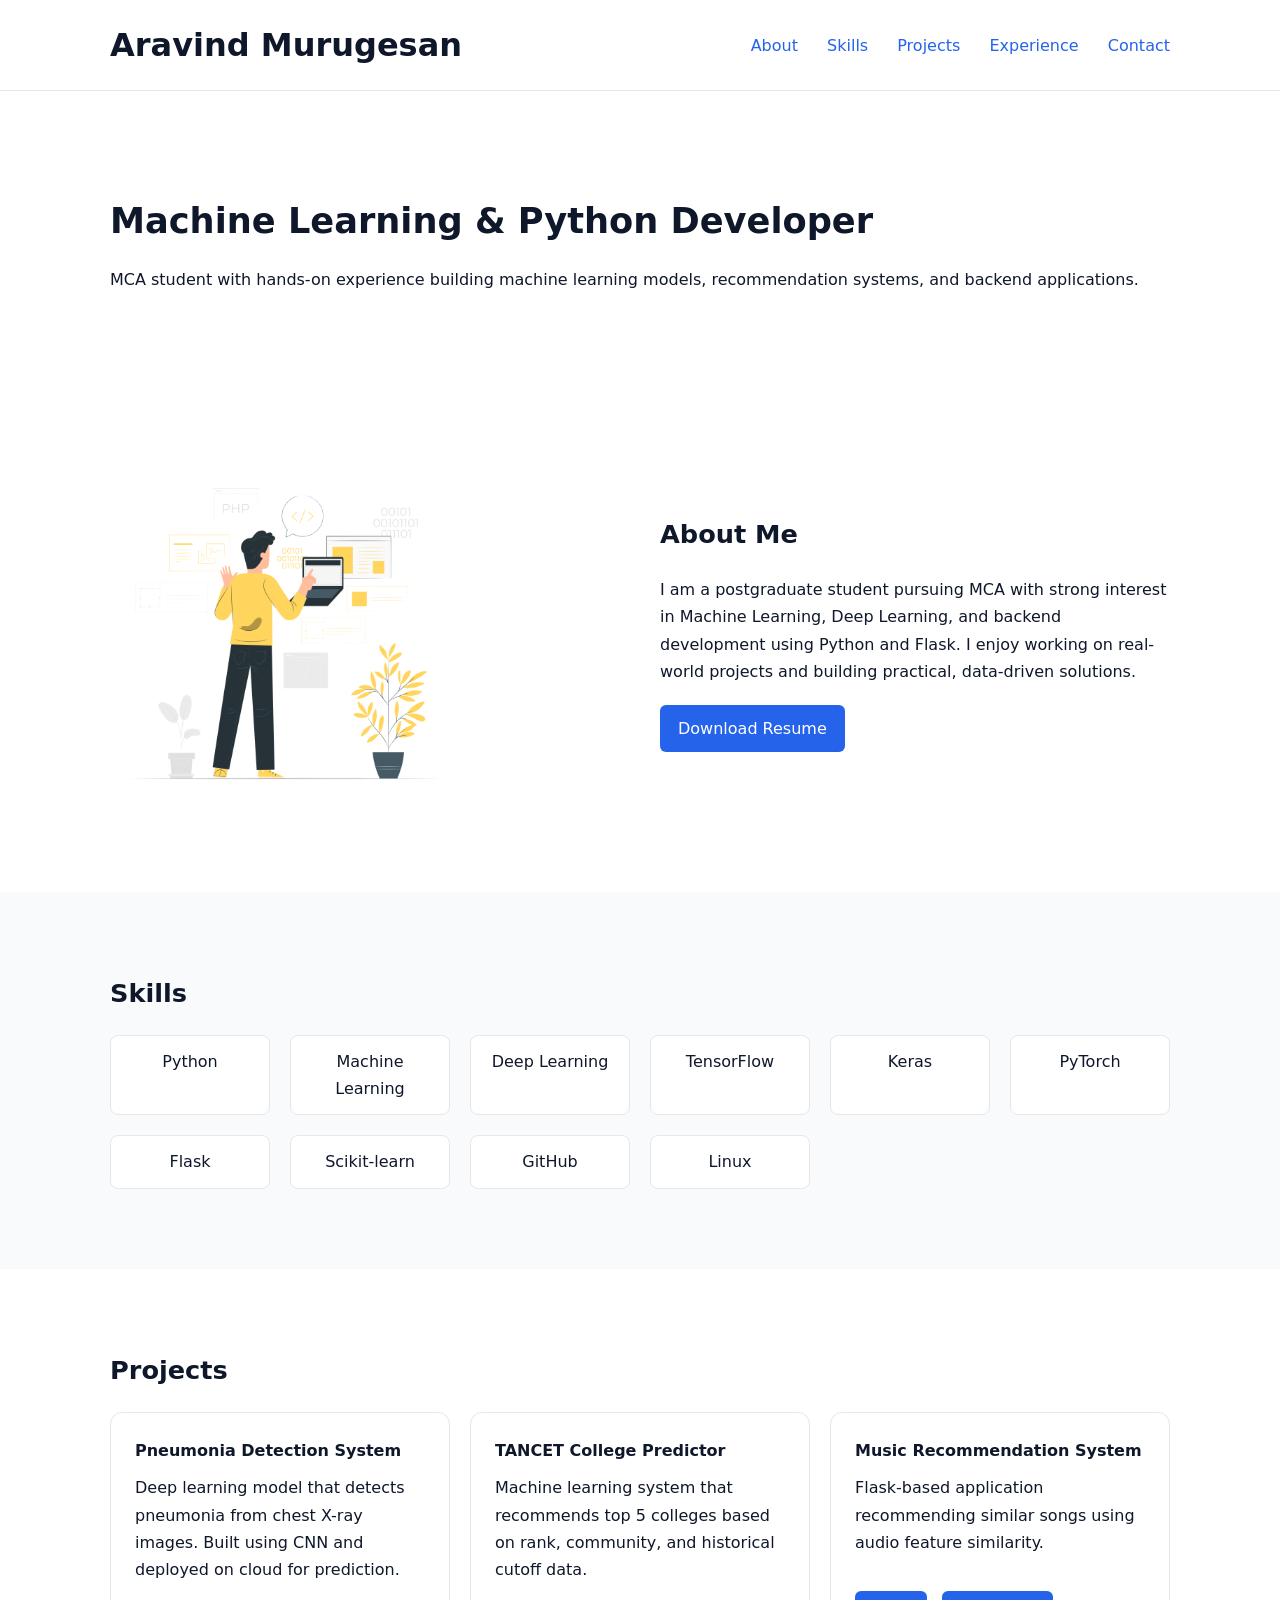
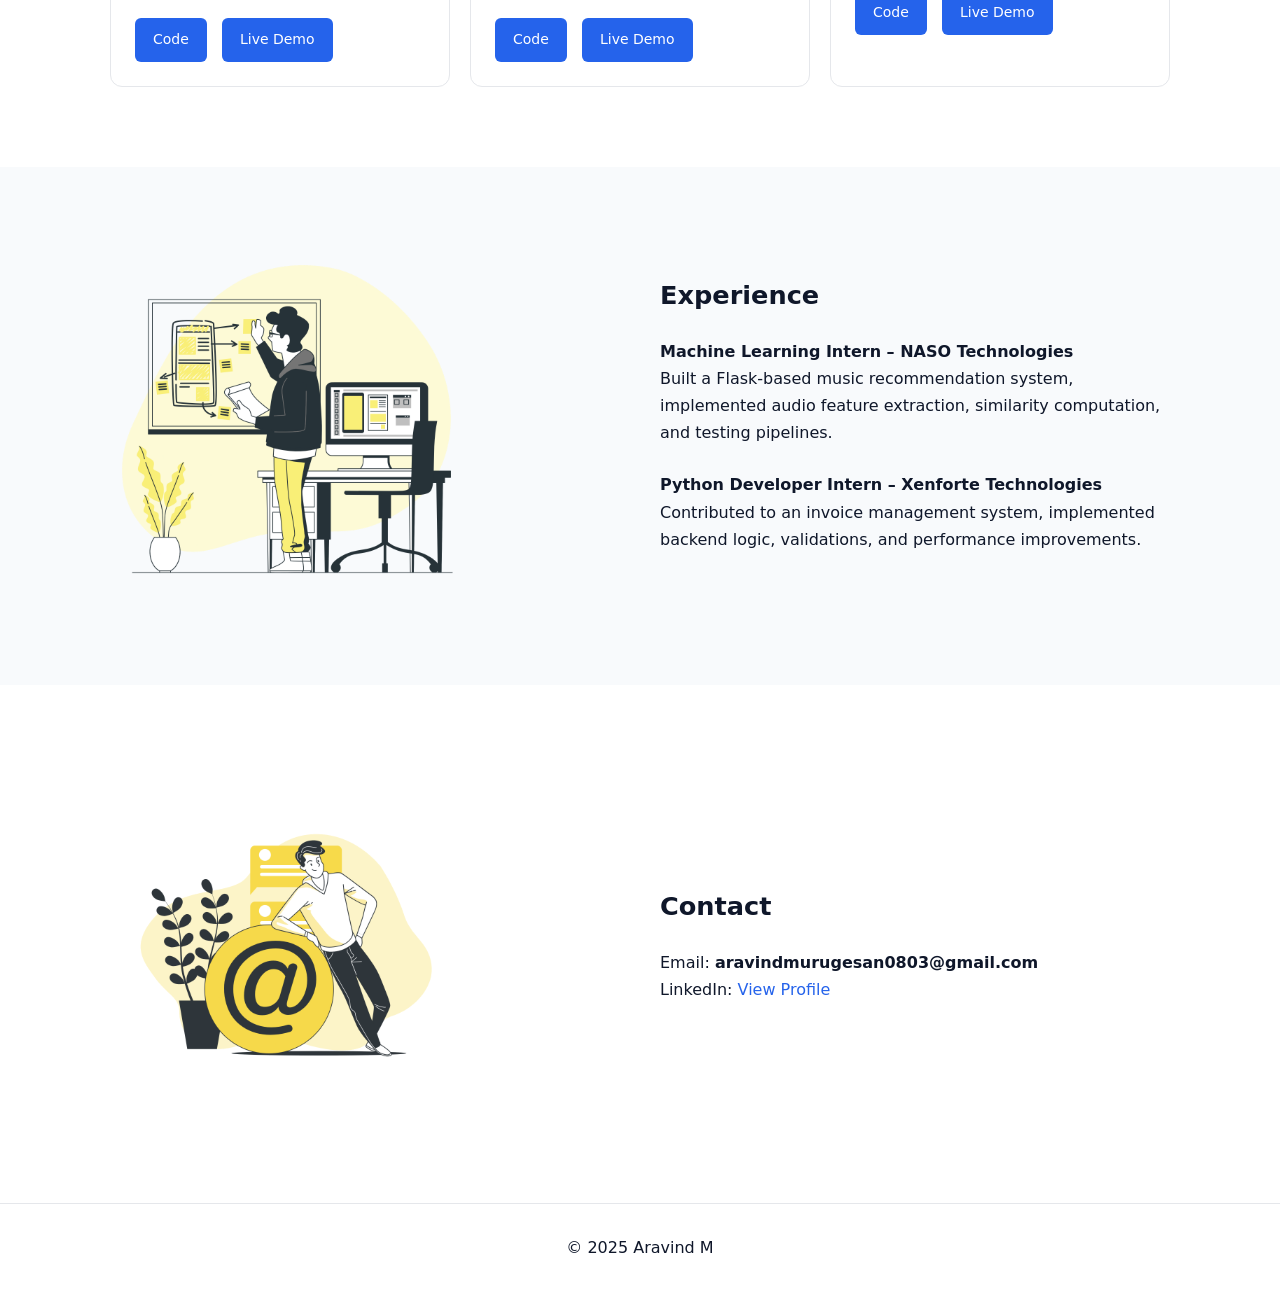
==== index.html @ 07ede172 "small change" ====
<!DOCTYPE html>
<html lang="en">
<head>
  <meta charset="UTF-8" />
  <meta name="viewport" content="width=device-width, initial-scale=1.0"/>
  <title>Aravind Murugesan | Portfolio</title>
  <link rel="stylesheet" href="style.css"/>
</head>
<body>

<header class="navbar">
  <div class="container">
    <h1 class="logo">Aravind Murugesan<span></span></h1>
    <nav>
      <a href="#about">About</a>
      <a href="#skills">Skills</a>
      <a href="#projects">Projects</a>
      <a href="#experience">Experience</a>
      <a href="#contact">Contact</a>
    </nav>
  </div>
</header>

<section class="hero">
  <div class="container">
    <h2>Machine Learning & Python Developer</h2>
    <p>
      MCA student with hands-on experience building machine learning models,
      recommendation systems, and backend applications.
    </p>
  </div>
</section>

<section id="about" class="section">
  <div class="container about-layout">

    <div class="about-img">
      <img src="images/about.png" alt="about illustration">
    </div>

    <div class="about-text">
      <h3>About Me</h3>
      <p>
        I am a postgraduate student pursuing MCA with strong interest in Machine Learning,
        Deep Learning, and backend development using Python and Flask. I enjoy working on
        real-world projects and building practical, data-driven solutions.
      </p>

      <a href="Aravind_resume.pdf" class="btn" target="_blank">Download Resume</a>
    </div>

  </div>
</section>

<section id="skills" class="section light">
  <div class="container">
    <h3>Skills</h3>
    <div class="grid skills">
      <div>Python</div>
      <div>Machine Learning</div>
      <div>Deep Learning</div>
      <div>TensorFlow</div>
      <div>Keras</div>
      <div>PyTorch</div>
      <div>Flask</div>
      <div>Scikit-learn</div>
      <div>GitHub</div>
      <div>Linux</div>
    </div>
  </div>
</section>

<section id="projects" class="section">
  <div class="container">
    <h3>Projects</h3>

    <div class="grid projects">
      <div class="card">
        

        <h4>Pneumonia Detection System</h4>

        <p>
          Deep learning model that detects pneumonia from chest X-ray images.
          Built using CNN and deployed on cloud for prediction.
        </p>

        <div class="project-links">
          <a href="https://github.com/arav124/Pneumonia_detection.git" class="btn" target="_blank">Code</a>
          <a href="https://YOUR_DEMO_LINK" class="btn" target="_blank">Live Demo</a>
      </div>
      </div>
      <!-- <div class="card">
   
        <h4>ASL Recognition System</h4>
        <p>
          CNN-based hand gesture recognition system trained on 42,000+ images
          with real-time webcam prediction.
        </p>
        <div class="project-links">
          <a href="https://github.com/YOUR_REPO" class="btn" target="_blank" >Code</a>
          <a href="https://YOUR_DEMO_LINK" class="btn" target="_blank">Live Demo</a>
      </div>
      </div> -->

      <div class="card">
        <h4>TANCET College Predictor</h4>
        <p>
          Machine learning system that recommends top 5 colleges based on rank,
          community, and historical cutoff data.
        </p>
        <div class="project-links">
          <a href="https://github.com/arav124/Tancet_predictor.git" class="btn" target="_blank">Code</a>
          <a href="https://YOUR_DEMO_LINK" class="btn" target="_blank">Live Demo</a>
      </div>
      </div>

      <div class="card">
        <h4>Music Recommendation System</h4>
        <p>
          Flask-based application recommending similar songs using audio feature similarity.
        </p>
        <div class="project-links">
          <a href="https://github.com/arav124/Pneumonia_detection.git" class="btn" target="_blank">Code</a>
          <a href="https://YOUR_DEMO_LINK" class="btn" target="_blank">Live Demo</a>
      </div>
      </div>
    </div>
  </div>
</section>

<section id="experience" class="section light">
  <div class="container about-layout">

    <div class="about-img">
      <img src="images/exp.png" alt="experience illustration">
    </div>

    <div class="about-text">

      <h3>Experience</h3>

      <div class="experience">
        <h4>Machine Learning Intern – NASO Technologies</h4>
        <p>
          Built a Flask-based music recommendation system, implemented audio feature
          extraction, similarity computation, and testing pipelines.
        </p>
      </div>

      <div class="experience">
        <h4>Python Developer Intern – Xenforte Technologies</h4>
        <p>
          Contributed to an invoice management system, implemented backend logic,
          validations, and performance improvements.
        </p>
      </div>

    </div>

  </div>
</section>

<section id="contact" class="section">
  <div class="container about-layout">

    <div class="about-img">
      <img src="images/contact.png" alt="contact illustration">
    </div>

    <div class="about-text">

      <h3>Contact</h3>

      <p>Email: <strong>aravindmurugesan0803@gmail.com</strong></p>

      <p>
        LinkedIn:
        <a href="https://www.linkedin.com/in/aravind282004/" target="_blank">
          View Profile
        </a>
      </p>

    </div>

  </div>
</section>

<footer>
  <p>© 2025 Aravind M</p>
</footer>

<script src="script.js"></script>
</body>
</html>
---- style.css ----
* {
  margin: 0;
  padding: 0;
  box-sizing: border-box;
  font-family: Inter, system-ui, sans-serif;
}

body {
  background: #ffffff;
  color: #0f172a;
  line-height: 1.7;
}

a {
  color: #2563eb;
  text-decoration: none;
}

.container {
  max-width: 1100px;
  margin: auto;
  padding: 0 20px;
}

.narrow {
  max-width: 700px;
}

.navbar {
  border-bottom: 1px solid #e5e7eb;
  position: sticky;
  top: 0;
  background: white;
}

.navbar .container {
  display: flex;
  justify-content: space-between;
  align-items: center;
  padding: 18px 20px;
}

.logo span {
  color: #2563eb;
}

nav a {
  margin-left: 24px;
  font-weight: 500;
}

.hero {
  padding: 100px 0 80px;
}

.hero h2 {
  font-size: 2.2rem;
  margin-bottom: 15px;
}

.section {
  padding: 80px 0;
}

.section.light {
  background: #f8fafc;
}

.section h3 {
  font-size: 1.6rem;
  margin-bottom: 20px;
}

.grid {
  display: grid;
  gap: 20px;
}

.skills {
  grid-template-columns: repeat(auto-fit, minmax(140px, 1fr));
}

.skills div {
  background: white;
  border: 1px solid #e5e7eb;
  padding: 12px;
  text-align: center;
  border-radius: 8px;
}

.projects {
  grid-template-columns: repeat(auto-fit, minmax(280px, 1fr));
}

.card {
  border: 1px solid #e5e7eb;
  padding: 24px;
  border-radius: 12px;
  background: white;
}

.card h4 {
  margin-bottom: 10px;
}

.card button {
  margin-top: 15px;
  padding: 8px 14px;
  border: none;
  background: #2563eb;
  color: white;
  border-radius: 6px;
  cursor: pointer;
}

.experience {
  margin-bottom: 25px;
}

footer {
  padding: 30px 0;
  text-align: center;
  border-top: 1px solid #e5e7eb;
}
.btn {
  display: inline-block;
  margin-top: 20px;
  padding: 10px 18px;
  background: #2563eb;
  color: white;
  border-radius: 6px;
  font-weight: 500;
}
.project-img {
  width: 100%;
  border-radius: 8px;
  margin-bottom: 12px;
}
.project-links a {
  margin-right: 12px;
  font-size: 14px;
  font-weight: 500;
}
.project-links {
  margin-top: 15px;
}

.project-links .btn {
  margin-right: 10px;
}
.about-layout {
  display: grid;
  grid-template-columns: 1fr 1fr;
  gap: 40px;
  align-items: center;
}

.about-img img {
  width: 100%;
  max-width: 350px;
}

.about-text {
  max-width: 600px;
}
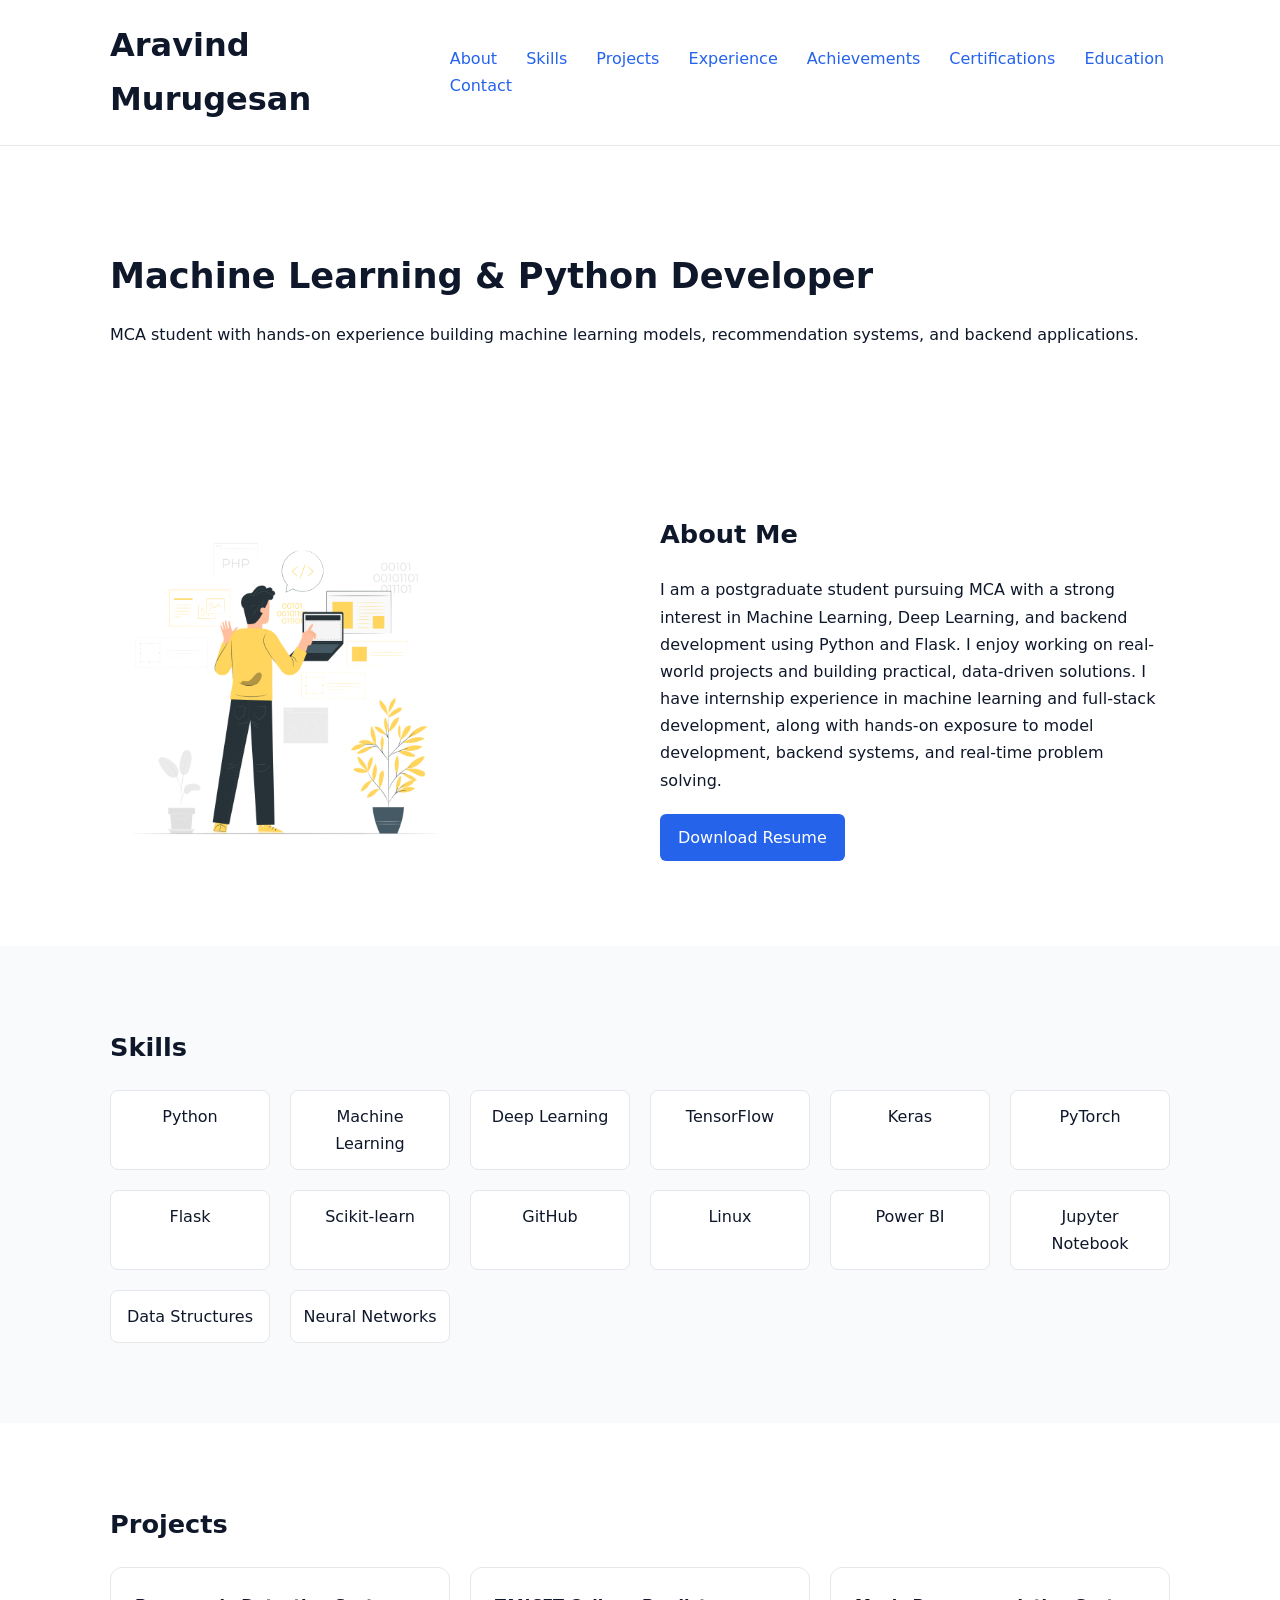
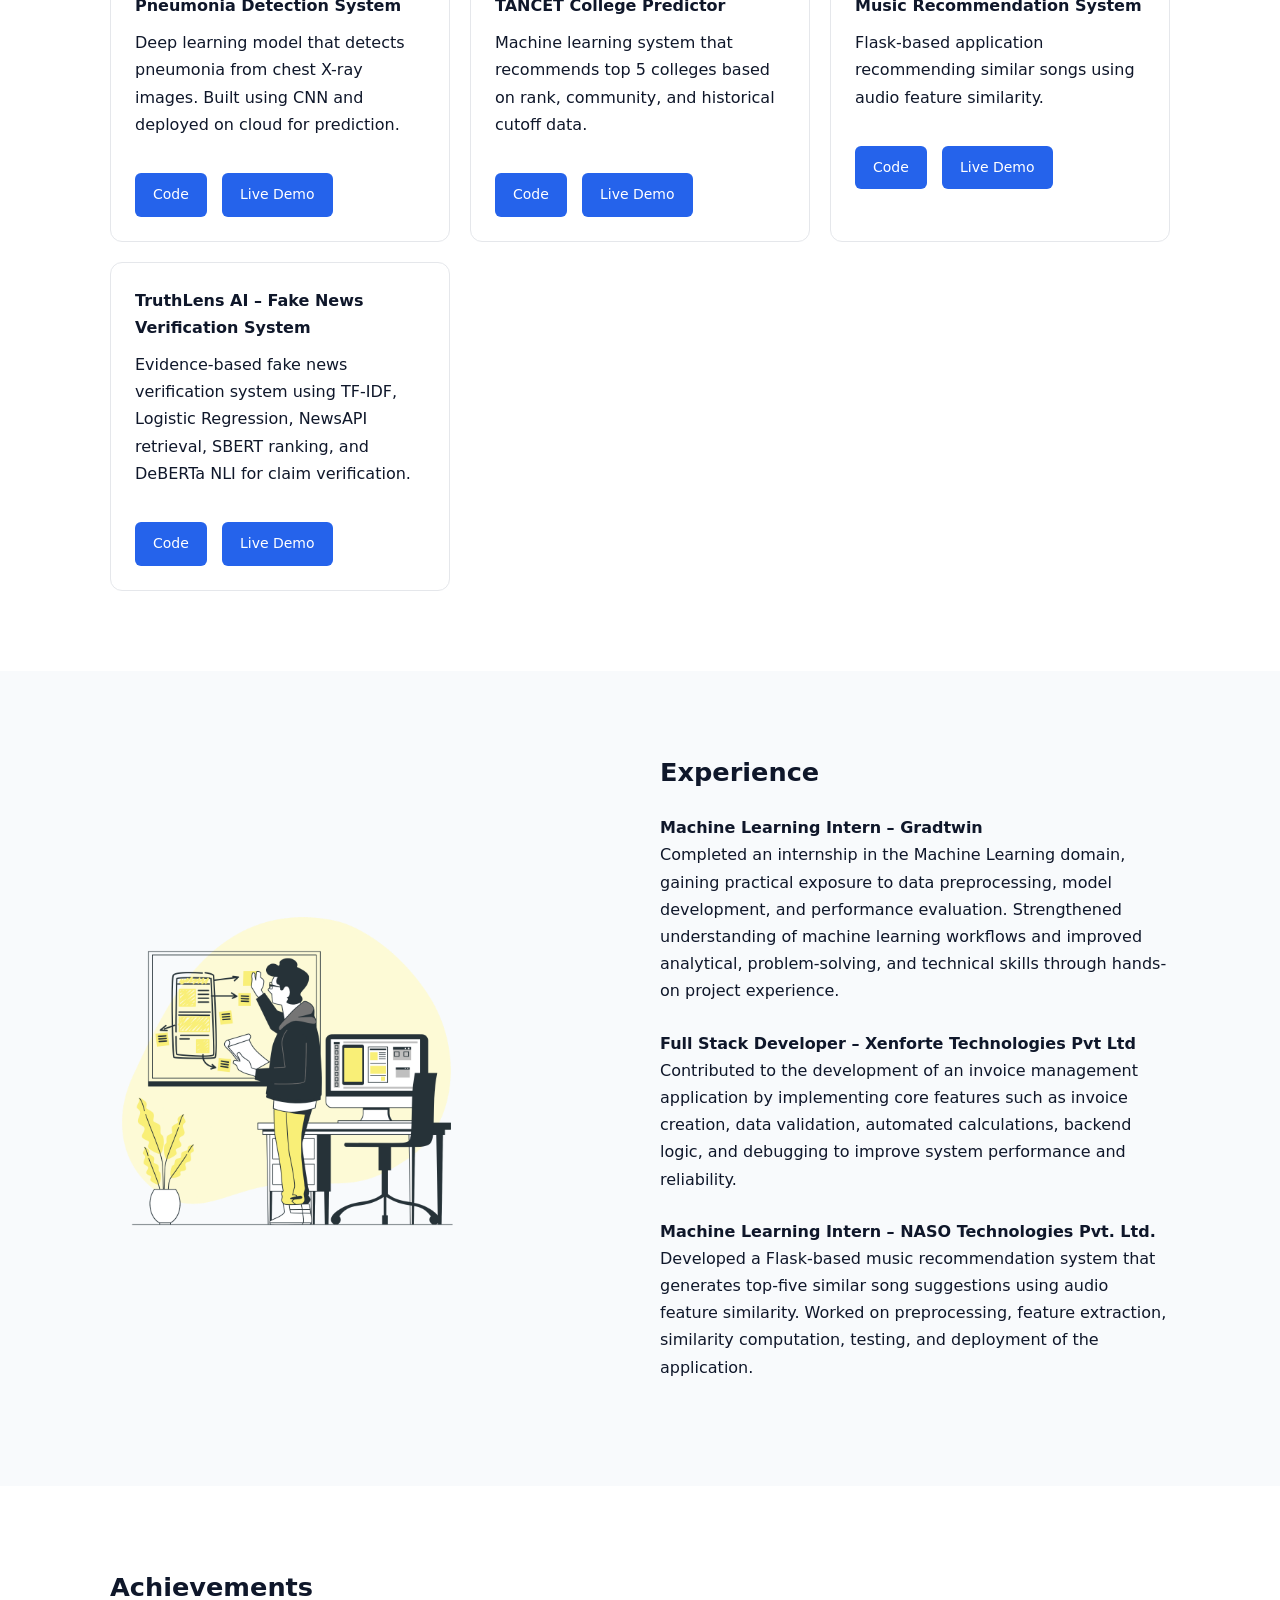
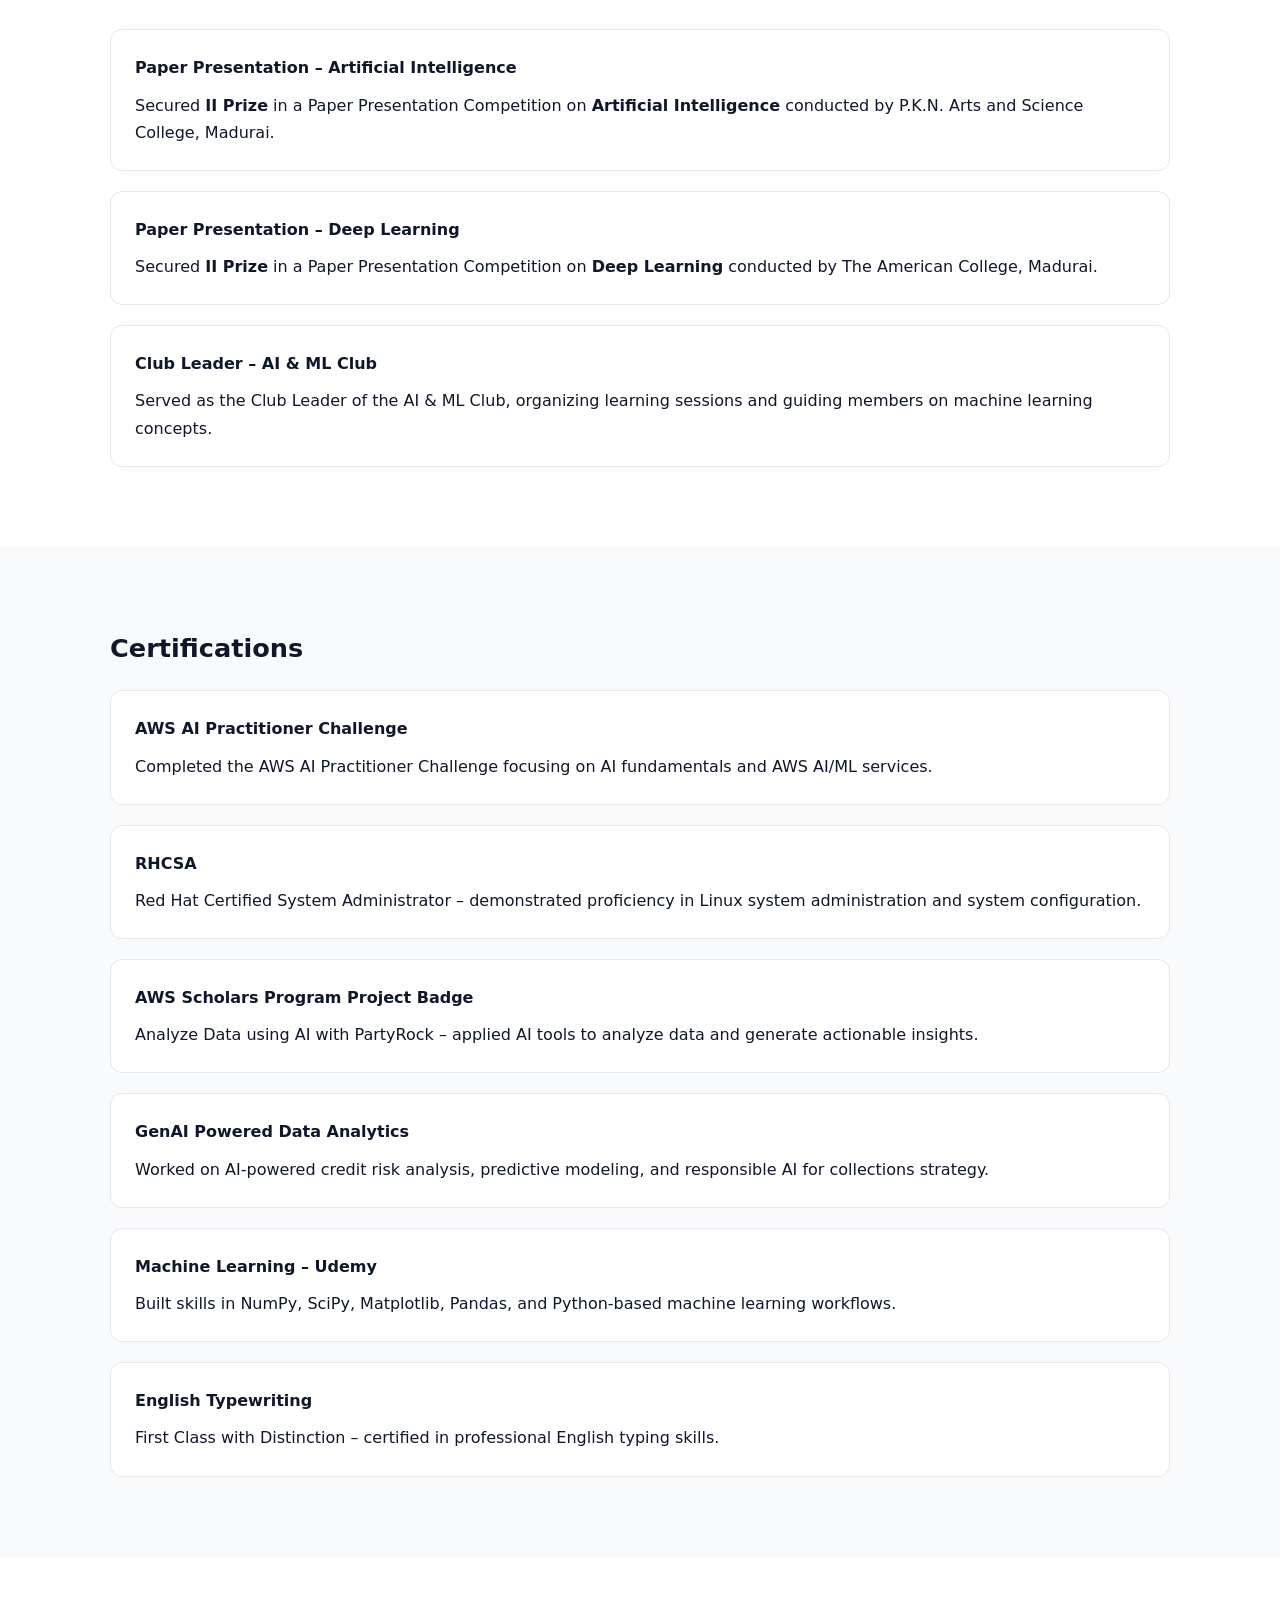
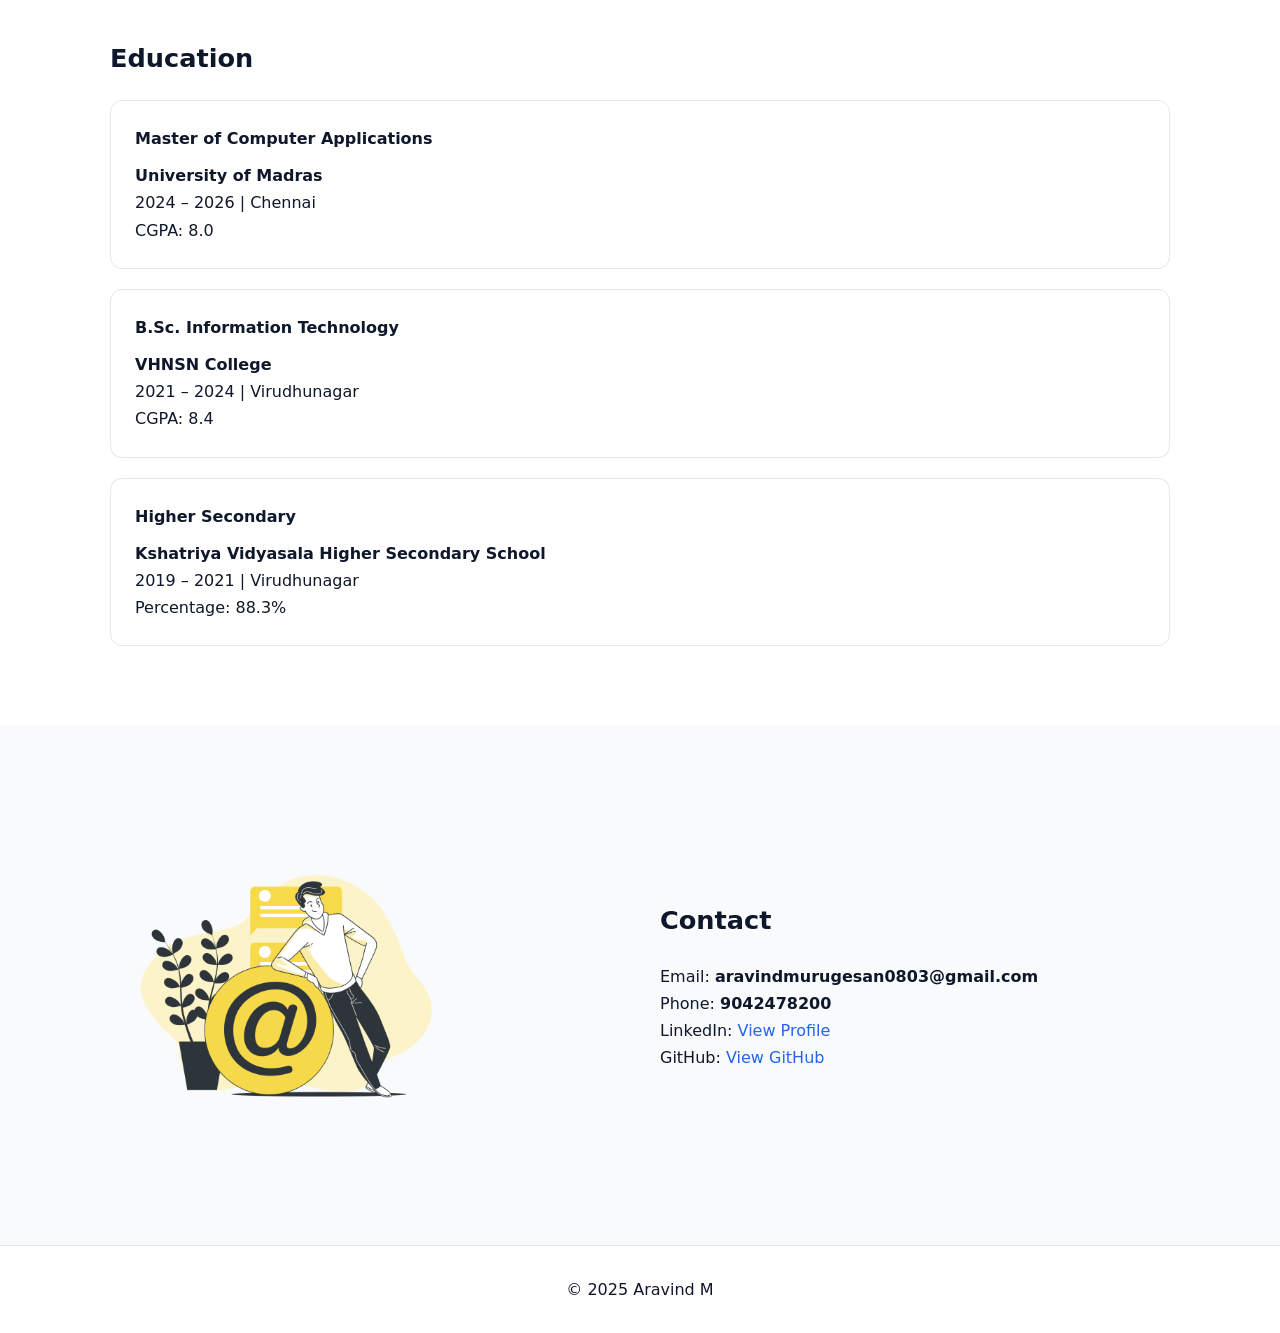
==== commit c81b01dd: "Enhance index.html with new sections and updates Added sections for achievements, certifications, an" ====
--- a/index.html
+++ b/index.html
@@ -16,6 +16,9 @@
       <a href="#skills">Skills</a>
       <a href="#projects">Projects</a>
       <a href="#experience">Experience</a>
+      <a href="#achievements">Achievements</a>
+      <a href="#certifications">Certifications</a>
+      <a href="#education">Education</a>
       <a href="#contact">Contact</a>
     </nav>
   </div>
@@ -41,9 +44,11 @@
     <div class="about-text">
       <h3>About Me</h3>
       <p>
-        I am a postgraduate student pursuing MCA with strong interest in Machine Learning,
+        I am a postgraduate student pursuing MCA with a strong interest in Machine Learning,
         Deep Learning, and backend development using Python and Flask. I enjoy working on
-        real-world projects and building practical, data-driven solutions.
+        real-world projects and building practical, data-driven solutions. I have internship
+        experience in machine learning and full-stack development, along with hands-on exposure
+        to model development, backend systems, and real-time problem solving.
       </p>
 
       <a href="Aravind_resume.pdf" class="btn" target="_blank">Download Resume</a>
@@ -66,6 +71,10 @@
       <div>Scikit-learn</div>
       <div>GitHub</div>
       <div>Linux</div>
+      <div>Power BI</div>
+      <div>Jupyter Notebook</div>
+      <div>Data Structures</div>
+      <div>Neural Networks</div>
     </div>
   </div>
 </section>
@@ -75,33 +84,18 @@
     <h3>Projects</h3>
 
     <div class="grid projects">
-      <div class="card">
-        
-
+
+      <div class="card">
         <h4>Pneumonia Detection System</h4>
-
         <p>
           Deep learning model that detects pneumonia from chest X-ray images.
           Built using CNN and deployed on cloud for prediction.
         </p>
-
         <div class="project-links">
           <a href="https://github.com/arav124/Pneumonia_detection.git" class="btn" target="_blank">Code</a>
-          <a href="https://YOUR_DEMO_LINK" class="btn" target="_blank">Live Demo</a>
-      </div>
-      </div>
-      <!-- <div class="card">
-   
-        <h4>ASL Recognition System</h4>
-        <p>
-          CNN-based hand gesture recognition system trained on 42,000+ images
-          with real-time webcam prediction.
-        </p>
-        <div class="project-links">
-          <a href="https://github.com/YOUR_REPO" class="btn" target="_blank" >Code</a>
-          <a href="https://YOUR_DEMO_LINK" class="btn" target="_blank">Live Demo</a>
-      </div>
-      </div> -->
+          <a href="msg.html" class="btn" target="_blank">Live Demo</a>
+        </div>
+      </div>
 
       <div class="card">
         <h4>TANCET College Predictor</h4>
@@ -111,8 +105,8 @@
         </p>
         <div class="project-links">
           <a href="https://github.com/arav124/Tancet_predictor.git" class="btn" target="_blank">Code</a>
-          <a href="https://YOUR_DEMO_LINK" class="btn" target="_blank">Live Demo</a>
-      </div>
+          <a href="msg.html" class="btn" target="_blank">Live Demo</a>
+        </div>
       </div>
 
       <div class="card">
@@ -121,10 +115,23 @@
           Flask-based application recommending similar songs using audio feature similarity.
         </p>
         <div class="project-links">
-          <a href="https://github.com/arav124/Pneumonia_detection.git" class="btn" target="_blank">Code</a>
-          <a href="https://YOUR_DEMO_LINK" class="btn" target="_blank">Live Demo</a>
-      </div>
-      </div>
+          <a href="https://github.com/arav124/Music_Recommendation-.git" class="btn" target="_blank">Code</a>
+          <a href="msg.html" class="btn" target="_blank">Live Demo</a>
+        </div>
+      </div>
+
+      <div class="card">
+        <h4>TruthLens AI – Fake News Verification System</h4>
+        <p>
+          Evidence-based fake news verification system using TF-IDF, Logistic Regression,
+          NewsAPI retrieval, SBERT ranking, and DeBERTa NLI for claim verification.
+        </p>
+        <div class="project-links">
+          <a href="https://github.com/arav124/TruthLens-AI.git" class="btn" target="_blank">Code</a>
+          <a href="msg.html" class="btn" target="_blank">Live Demo</a>
+        </div>
+      </div>
+
     </div>
   </div>
 </section>
@@ -141,27 +148,138 @@
       <h3>Experience</h3>
 
       <div class="experience">
-        <h4>Machine Learning Intern – NASO Technologies</h4>
-        <p>
-          Built a Flask-based music recommendation system, implemented audio feature
-          extraction, similarity computation, and testing pipelines.
+        <h4>Machine Learning Intern – Gradtwin</h4>
+        <p>
+          Completed an internship in the Machine Learning domain, gaining practical exposure
+          to data preprocessing, model development, and performance evaluation. Strengthened
+          understanding of machine learning workflows and improved analytical, problem-solving,
+          and technical skills through hands-on project experience.
         </p>
       </div>
 
       <div class="experience">
-        <h4>Python Developer Intern – Xenforte Technologies</h4>
-        <p>
-          Contributed to an invoice management system, implemented backend logic,
-          validations, and performance improvements.
-        </p>
-      </div>
-
-    </div>
-
-  </div>
-</section>
-
-<section id="contact" class="section">
+        <h4>Full Stack Developer – Xenforte Technologies Pvt Ltd</h4>
+        <p>
+          Contributed to the development of an invoice management application by implementing
+          core features such as invoice creation, data validation, automated calculations,
+          backend logic, and debugging to improve system performance and reliability.
+        </p>
+      </div>
+
+      <div class="experience">
+        <h4>Machine Learning Intern – NASO Technologies Pvt. Ltd.</h4>
+        <p>
+          Developed a Flask-based music recommendation system that generates top-five similar
+          song suggestions using audio feature similarity. Worked on preprocessing, feature
+          extraction, similarity computation, testing, and deployment of the application.
+        </p>
+      </div>
+
+    </div>
+
+  </div>
+</section>
+
+<section id="achievements" class="section">
+  <div class="container">
+    <h3>Achievements</h3>
+
+    <div class="grid achievements">
+      <div class="card">
+        <h4>Paper Presentation – Artificial Intelligence</h4>
+        <p>
+          Secured <strong>II Prize</strong> in a Paper Presentation Competition on
+          <strong>Artificial Intelligence</strong> conducted by P.K.N. Arts and Science College, Madurai.
+        </p>
+      </div>
+
+      <div class="card">
+        <h4>Paper Presentation – Deep Learning</h4>
+        <p>
+          Secured <strong>II Prize</strong> in a Paper Presentation Competition on
+          <strong>Deep Learning</strong> conducted by The American College, Madurai.
+        </p>
+      </div>
+
+      <div class="card">
+        <h4>Club Leader – AI & ML Club</h4>
+        <p>
+          Served as the Club Leader of the AI & ML Club, organizing learning sessions
+          and guiding members on machine learning concepts.
+        </p>
+      </div>
+    </div>
+  </div>
+</section>
+
+<section id="certifications" class="section light">
+  <div class="container">
+    <h3>Certifications</h3>
+
+    <div class="grid certifications">
+      <div class="card">
+        <h4>AWS AI Practitioner Challenge</h4>
+        <p>Completed the AWS AI Practitioner Challenge focusing on AI fundamentals and AWS AI/ML services.</p>
+      </div>
+
+      <div class="card">
+        <h4>RHCSA</h4>
+        <p>Red Hat Certified System Administrator – demonstrated proficiency in Linux system administration and system configuration.</p>
+      </div>
+
+      <div class="card">
+        <h4>AWS Scholars Program Project Badge</h4>
+        <p>Analyze Data using AI with PartyRock – applied AI tools to analyze data and generate actionable insights.</p>
+      </div>
+
+      <div class="card">
+        <h4>GenAI Powered Data Analytics</h4>
+        <p>Worked on AI-powered credit risk analysis, predictive modeling, and responsible AI for collections strategy.</p>
+      </div>
+
+      <div class="card">
+        <h4>Machine Learning – Udemy</h4>
+        <p>Built skills in NumPy, SciPy, Matplotlib, Pandas, and Python-based machine learning workflows.</p>
+      </div>
+
+      <div class="card">
+        <h4>English Typewriting</h4>
+        <p>First Class with Distinction – certified in professional English typing skills.</p>
+      </div>
+    </div>
+  </div>
+</section>
+
+<section id="education" class="section">
+  <div class="container">
+    <h3>Education</h3>
+
+    <div class="grid education">
+      <div class="card">
+        <h4>Master of Computer Applications</h4>
+        <p><strong>University of Madras</strong></p>
+        <p>2024 – 2026 | Chennai</p>
+        <p>CGPA: 8.0</p>
+      </div>
+
+      <div class="card">
+        <h4>B.Sc. Information Technology</h4>
+        <p><strong>VHNSN College</strong></p>
+        <p>2021 – 2024 | Virudhunagar</p>
+        <p>CGPA: 8.4</p>
+      </div>
+
+      <div class="card">
+        <h4>Higher Secondary</h4>
+        <p><strong>Kshatriya Vidyasala Higher Secondary School</strong></p>
+        <p>2019 – 2021 | Virudhunagar</p>
+        <p>Percentage: 88.3%</p>
+      </div>
+    </div>
+  </div>
+</section>
+
+<section id="contact" class="section light">
   <div class="container about-layout">
 
     <div class="about-img">
@@ -173,6 +291,7 @@
       <h3>Contact</h3>
 
       <p>Email: <strong>aravindmurugesan0803@gmail.com</strong></p>
+      <p>Phone: <strong>9042478200</strong></p>
 
       <p>
         LinkedIn:
@@ -181,6 +300,13 @@
         </a>
       </p>
 
+      <p>
+        GitHub:
+        <a href="https://github.com/arav124" target="_blank">
+          View GitHub
+        </a>
+      </p>
+
     </div>
 
   </div>
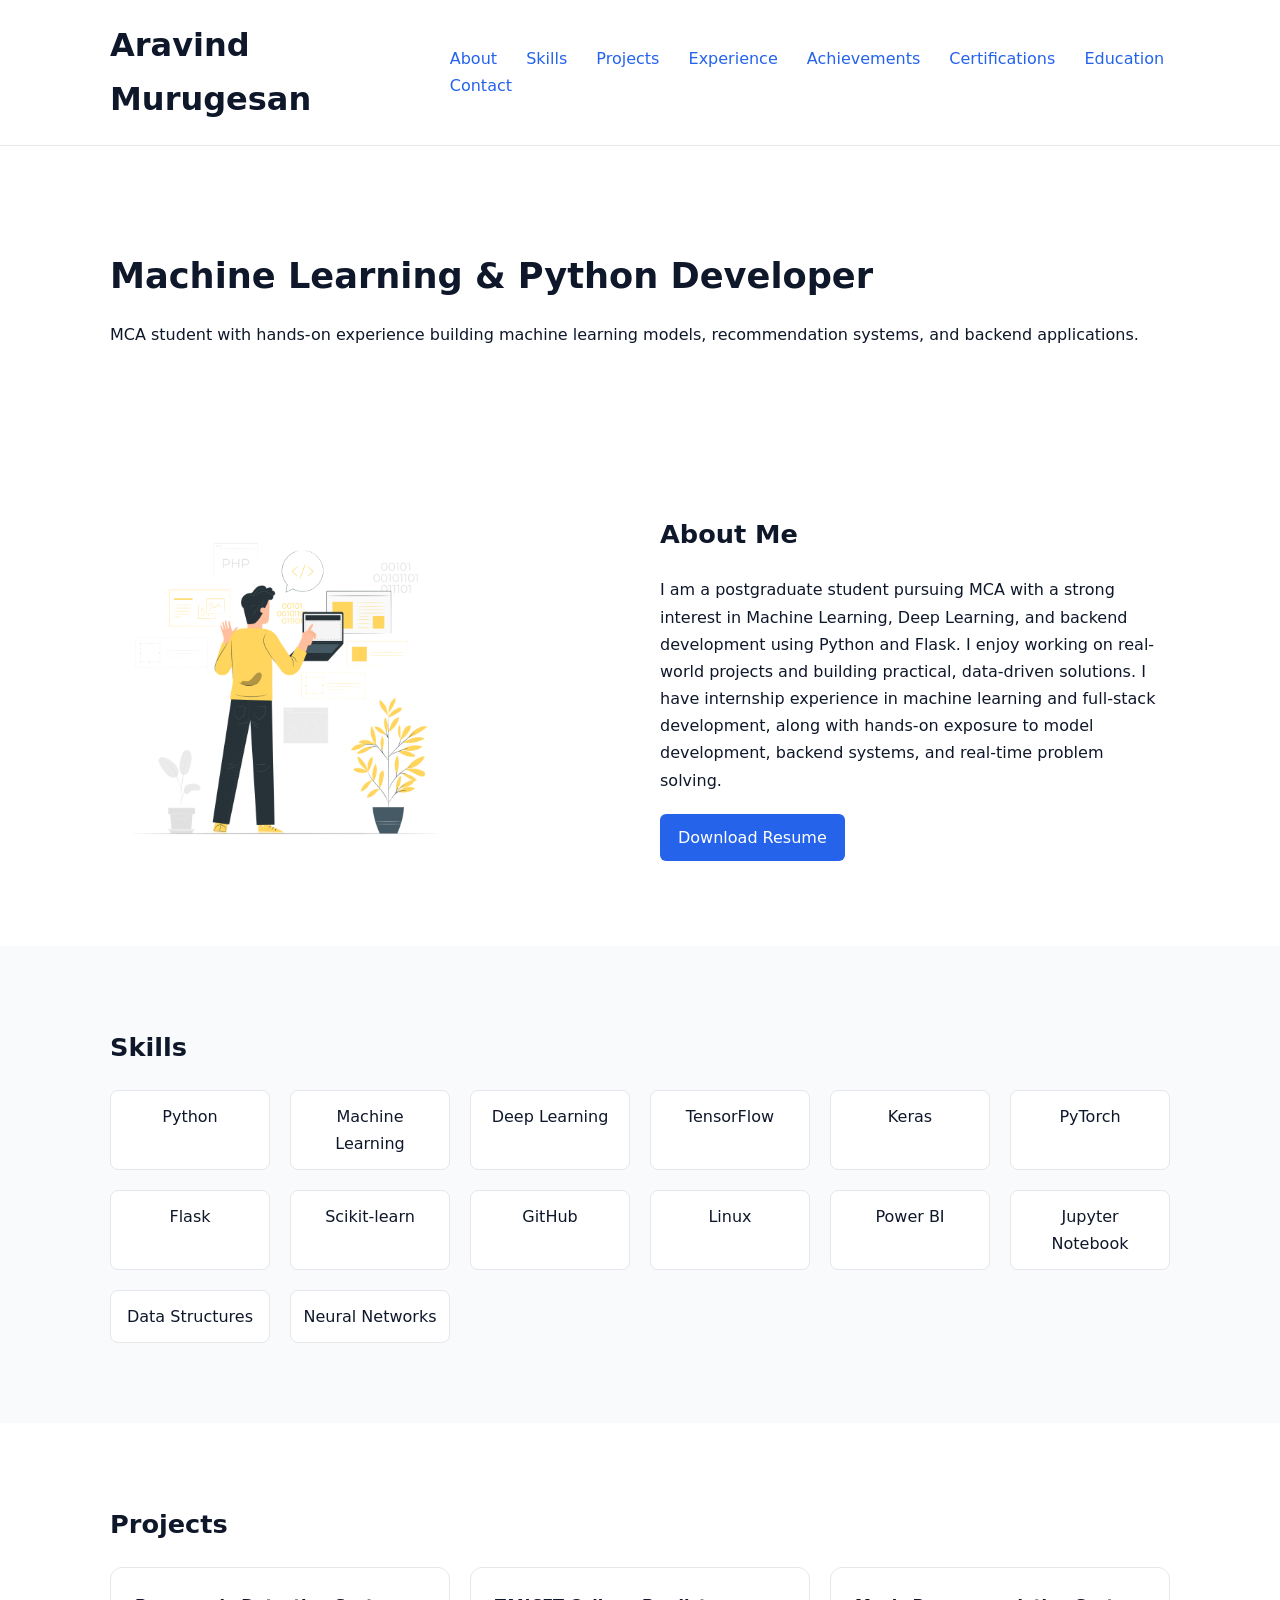
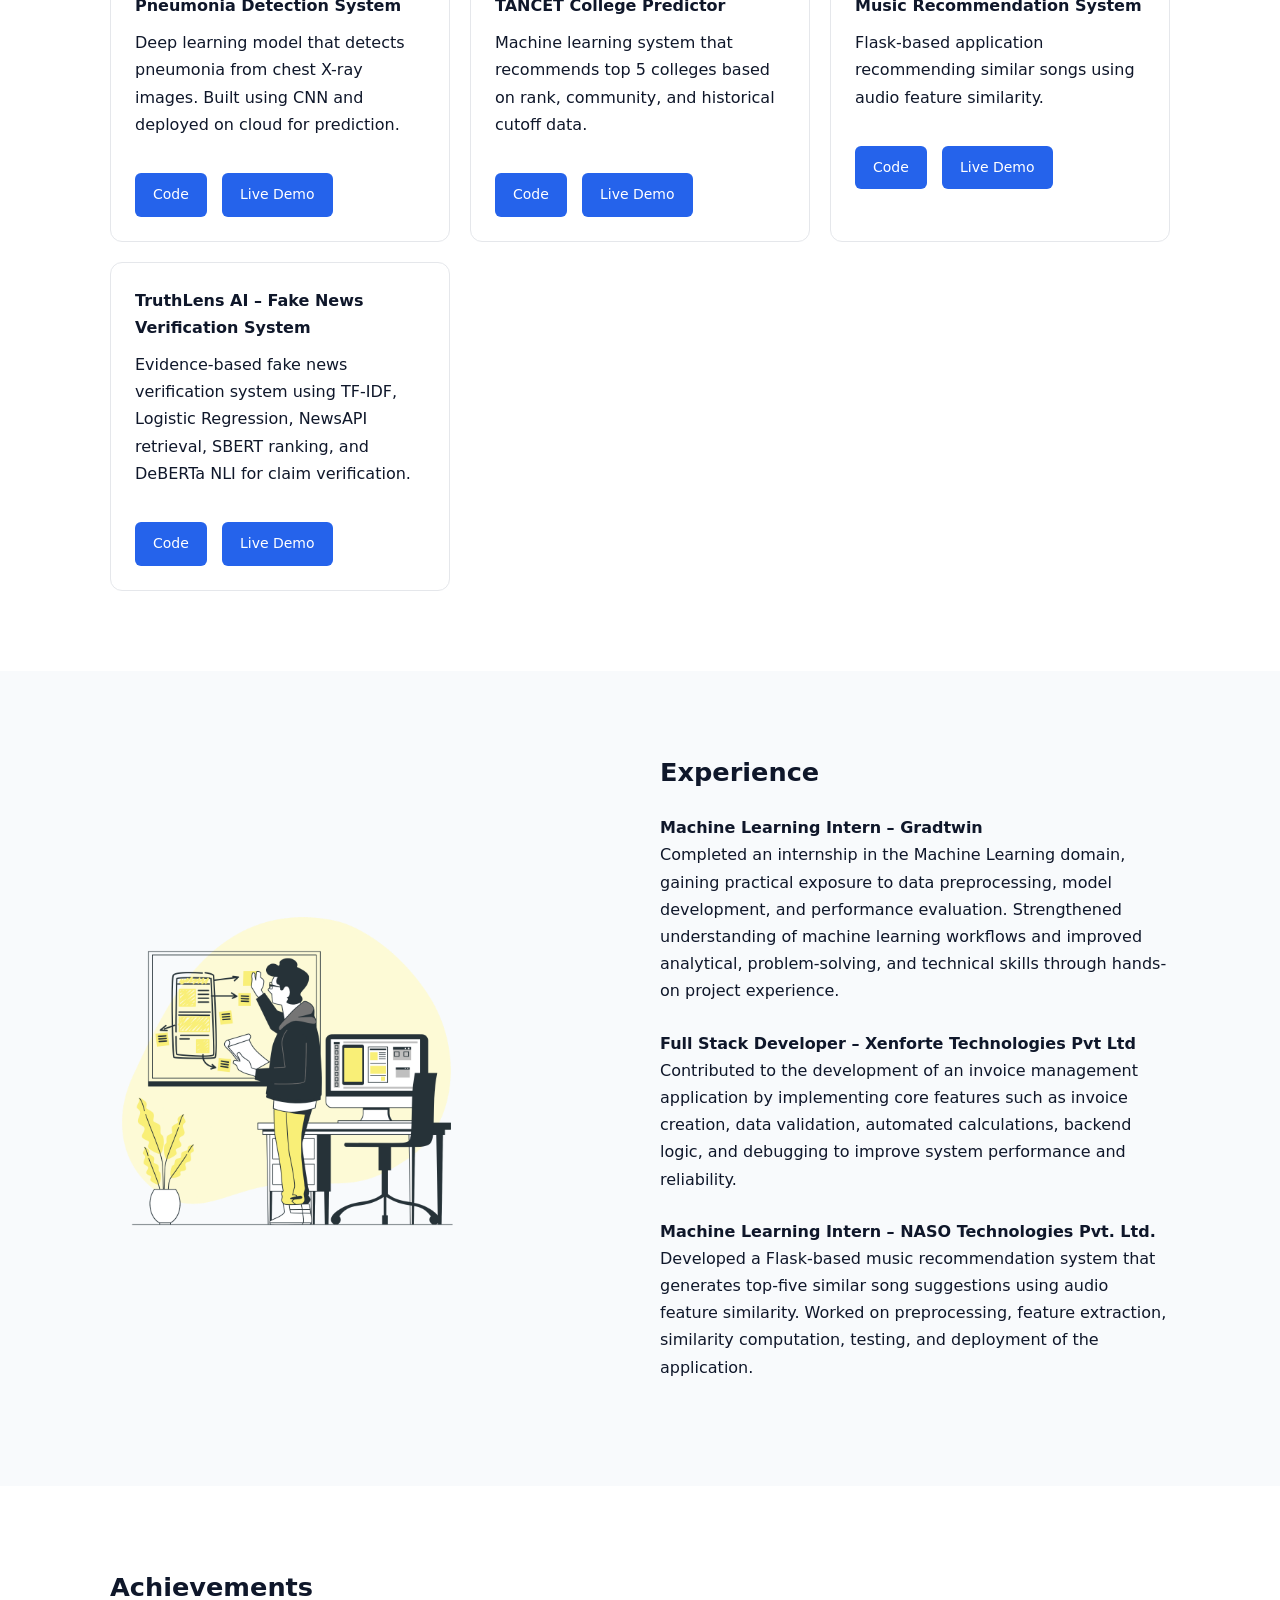
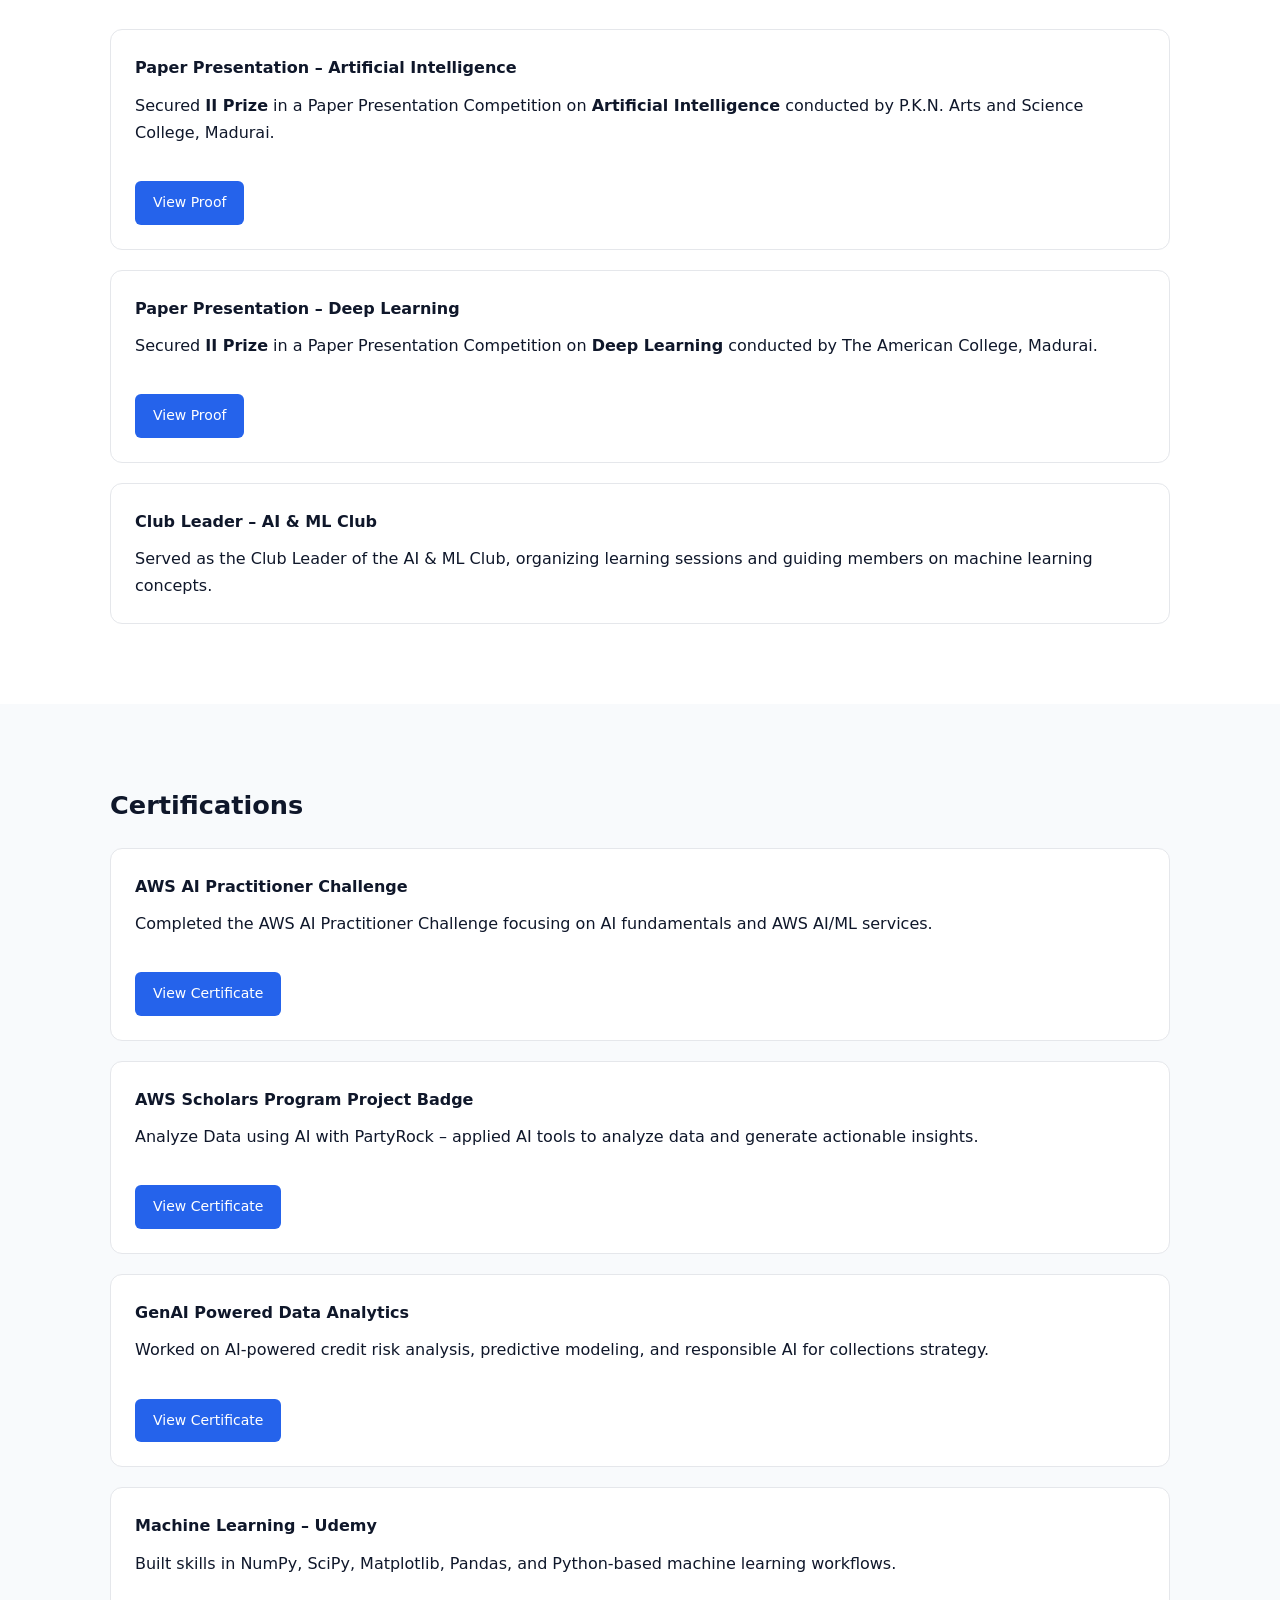
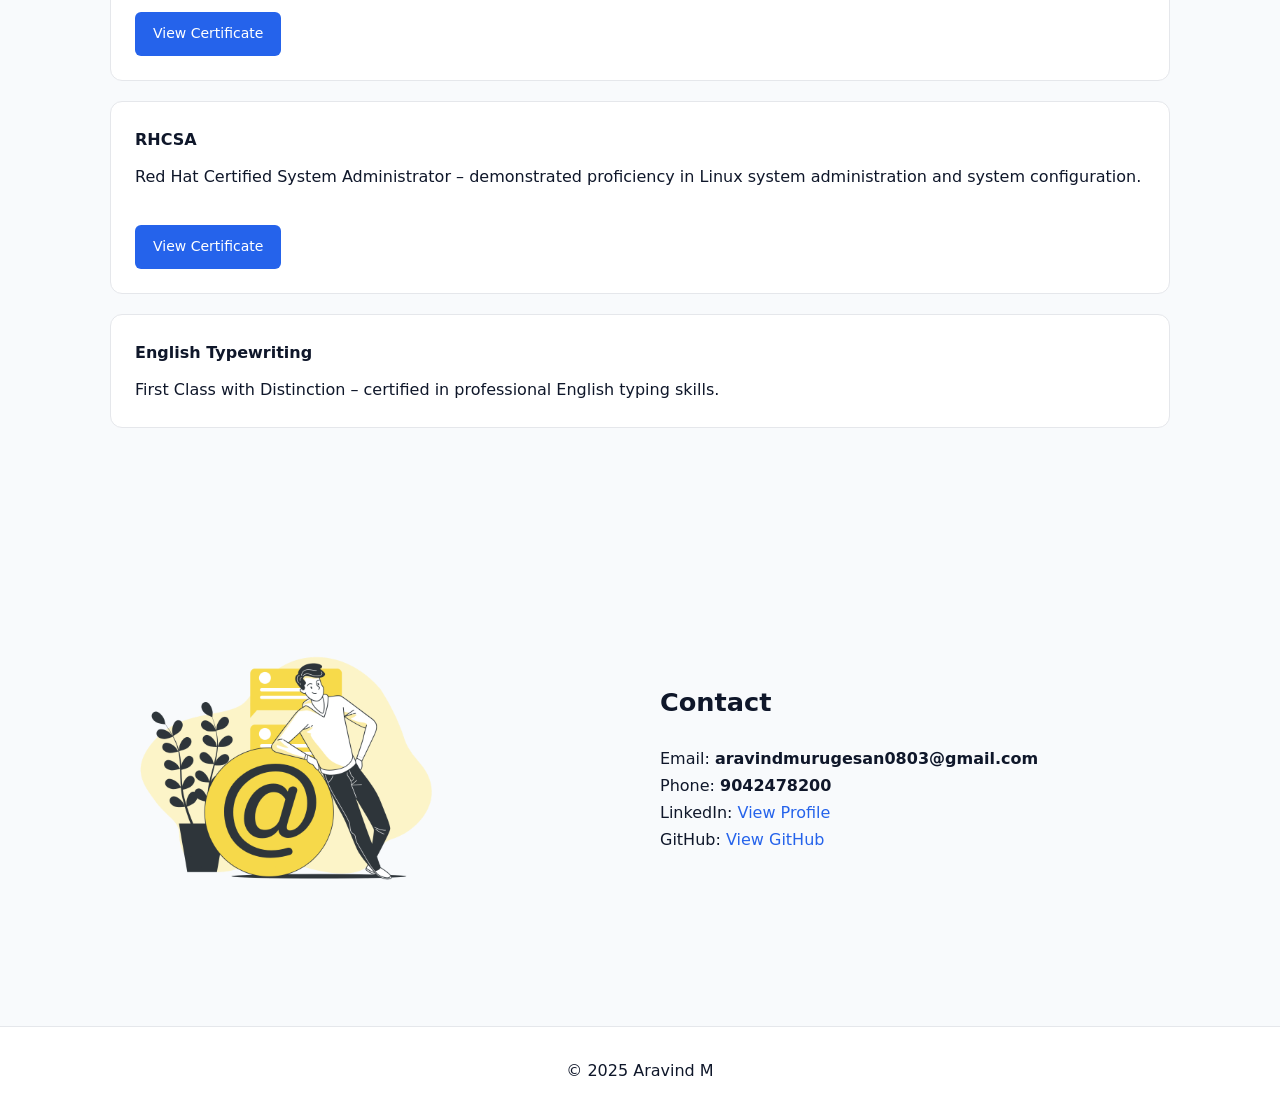
==== commit c908264e: "Update resume link and add project links" ====
--- a/index.html
+++ b/index.html
@@ -51,7 +51,7 @@
         to model development, backend systems, and real-time problem solving.
       </p>
 
-      <a href="Aravind_resume.pdf" class="btn" target="_blank">Download Resume</a>
+      <a href="Aravind_Resume_1.pdf" class="btn" target="_blank">Download Resume</a>
     </div>
 
   </div>
@@ -185,13 +185,16 @@
     <h3>Achievements</h3>
 
     <div class="grid achievements">
-      <div class="card">
-        <h4>Paper Presentation – Artificial Intelligence</h4>
-        <p>
-          Secured <strong>II Prize</strong> in a Paper Presentation Competition on
-          <strong>Artificial Intelligence</strong> conducted by P.K.N. Arts and Science College, Madurai.
-        </p>
-      </div>
+    <div class="card">
+      <h4>Paper Presentation – Artificial Intelligence</h4>
+      <p>
+        Secured <strong>II Prize</strong> in a Paper Presentation Competition on
+        <strong>Artificial Intelligence</strong> conducted by P.K.N. Arts and Science College, Madurai.
+      </p>
+      <div class="project-links">
+        <a href="https://drive.google.com/file/d/19Vq47sXm16bhf1ezcCySmS71MAjAGbFu/view" class="btn" target="_blank">View Proof</a>
+      </div>
+    </div>
 
       <div class="card">
         <h4>Paper Presentation – Deep Learning</h4>
@@ -199,6 +202,9 @@
           Secured <strong>II Prize</strong> in a Paper Presentation Competition on
           <strong>Deep Learning</strong> conducted by The American College, Madurai.
         </p>
+              <div class="project-links">
+        <a href="https://drive.google.com/file/d/1zcJsJAtQ608tdkdpwSzT-HAWoMCa_0f1/view" class="btn" target="_blank">View Proof</a>
+      </div>
       </div>
 
       <div class="card">
@@ -217,29 +223,43 @@
     <h3>Certifications</h3>
 
     <div class="grid certifications">
-      <div class="card">
+     <div class="card">
         <h4>AWS AI Practitioner Challenge</h4>
         <p>Completed the AWS AI Practitioner Challenge focusing on AI fundamentals and AWS AI/ML services.</p>
-      </div>
-
-      <div class="card">
+        <div class="project-links">
+          <a href="https://www.udacity.com/certificate/e/afbf4bf2-2913-11f1-a40e-8fc391d8bbdd" class="btn" target="_blank">View Certificate</a>
+        </div>
+      </div>
+
+        <div class="card">
+        <h4>AWS Scholars Program Project Badge</h4>
+        <p>Analyze Data using AI with PartyRock – applied AI tools to analyze data and generate actionable insights.</p>
+                <div class="project-links">
+          <a href="https://cdn.getblueshift.com/bee/images/ed5b8755-0989-4944-9ca5-287bb68e4a22/AWS%20AI%20%26%20ML%20Scholarship%20Badges%20-%20Project%20-%20Analyze%20Data%20-%20Dark%403x.jpg" class="btn" target="_blank">View Certificate</a>
+        </div>
+      </div>
+
+      <div class="card">
+        <h4>GenAI Powered Data Analytics</h4>
+        <p>Worked on AI-powered credit risk analysis, predictive modeling, and responsible AI for collections strategy.</p>
+                <div class="project-links">
+          <a href="https://drive.google.com/file/d/1k6U8YS-z_wAjC03aDwhiAbbCBvhmUmt7/view" class="btn" target="_blank">View Certificate</a>
+        </div>
+      </div>
+
+      <div class="card">
+        <h4>Machine Learning – Udemy</h4>
+        <p>Built skills in NumPy, SciPy, Matplotlib, Pandas, and Python-based machine learning workflows.</p>
+                <div class="project-links">
+          <a href="https://drive.google.com/file/d/1teypuoU12qvw6KGVauFWUbUobX7sIBHN/view" class="btn" target="_blank">View Certificate</a>
+        </div>
+      </div>
+        <div class="card">
         <h4>RHCSA</h4>
         <p>Red Hat Certified System Administrator – demonstrated proficiency in Linux system administration and system configuration.</p>
-      </div>
-
-      <div class="card">
-        <h4>AWS Scholars Program Project Badge</h4>
-        <p>Analyze Data using AI with PartyRock – applied AI tools to analyze data and generate actionable insights.</p>
-      </div>
-
-      <div class="card">
-        <h4>GenAI Powered Data Analytics</h4>
-        <p>Worked on AI-powered credit risk analysis, predictive modeling, and responsible AI for collections strategy.</p>
-      </div>
-
-      <div class="card">
-        <h4>Machine Learning – Udemy</h4>
-        <p>Built skills in NumPy, SciPy, Matplotlib, Pandas, and Python-based machine learning workflows.</p>
+         <div class="project-links">
+          <a href="https://www.credly.com/badges/4b97a7b0-6442-499c-91b9-2cb21a9ed62e/linked_in_profile" class="btn" target="_blank">View Certificate</a>
+        </div>
       </div>
 
       <div class="card">
@@ -250,7 +270,7 @@
   </div>
 </section>
 
-<section id="education" class="section">
+<!-- <section id="education" class="section">
   <div class="container">
     <h3>Education</h3>
 
@@ -277,7 +297,7 @@
       </div>
     </div>
   </div>
-</section>
+</section> -->
 
 <section id="contact" class="section light">
   <div class="container about-layout">
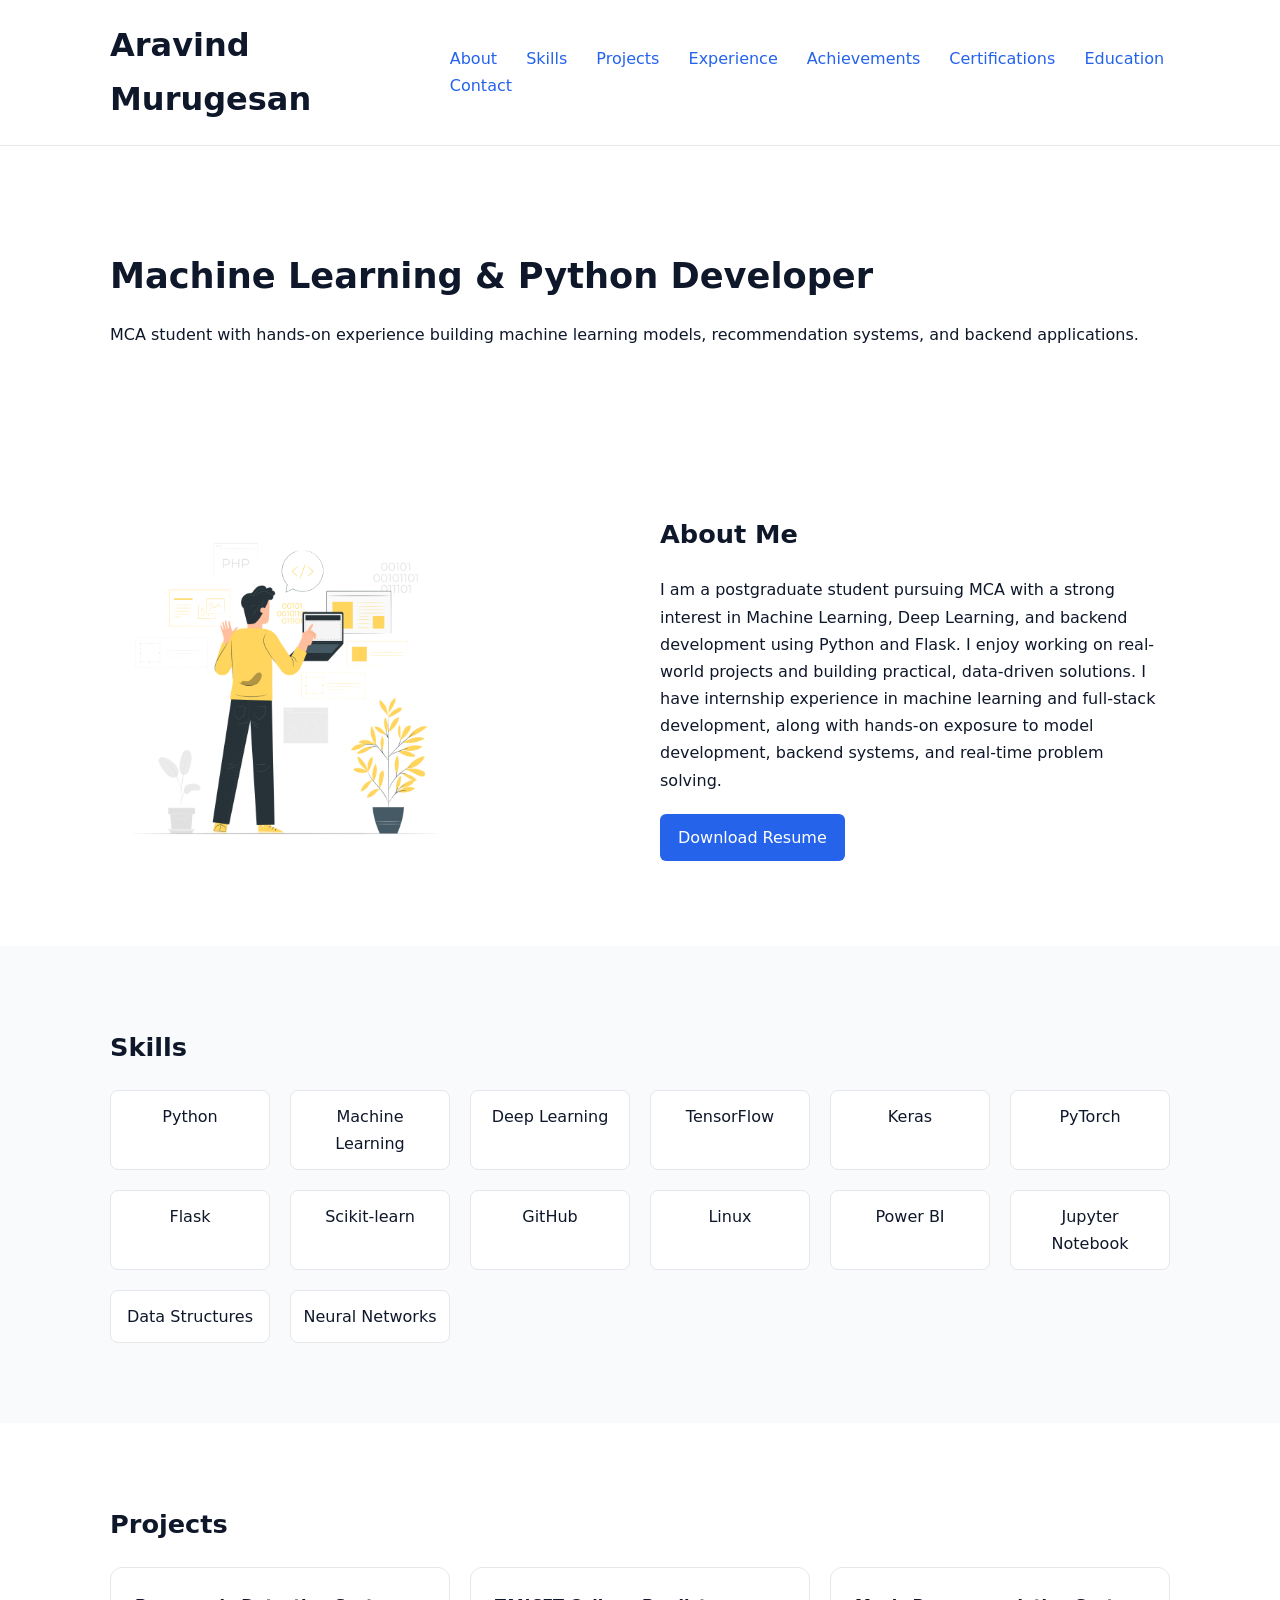
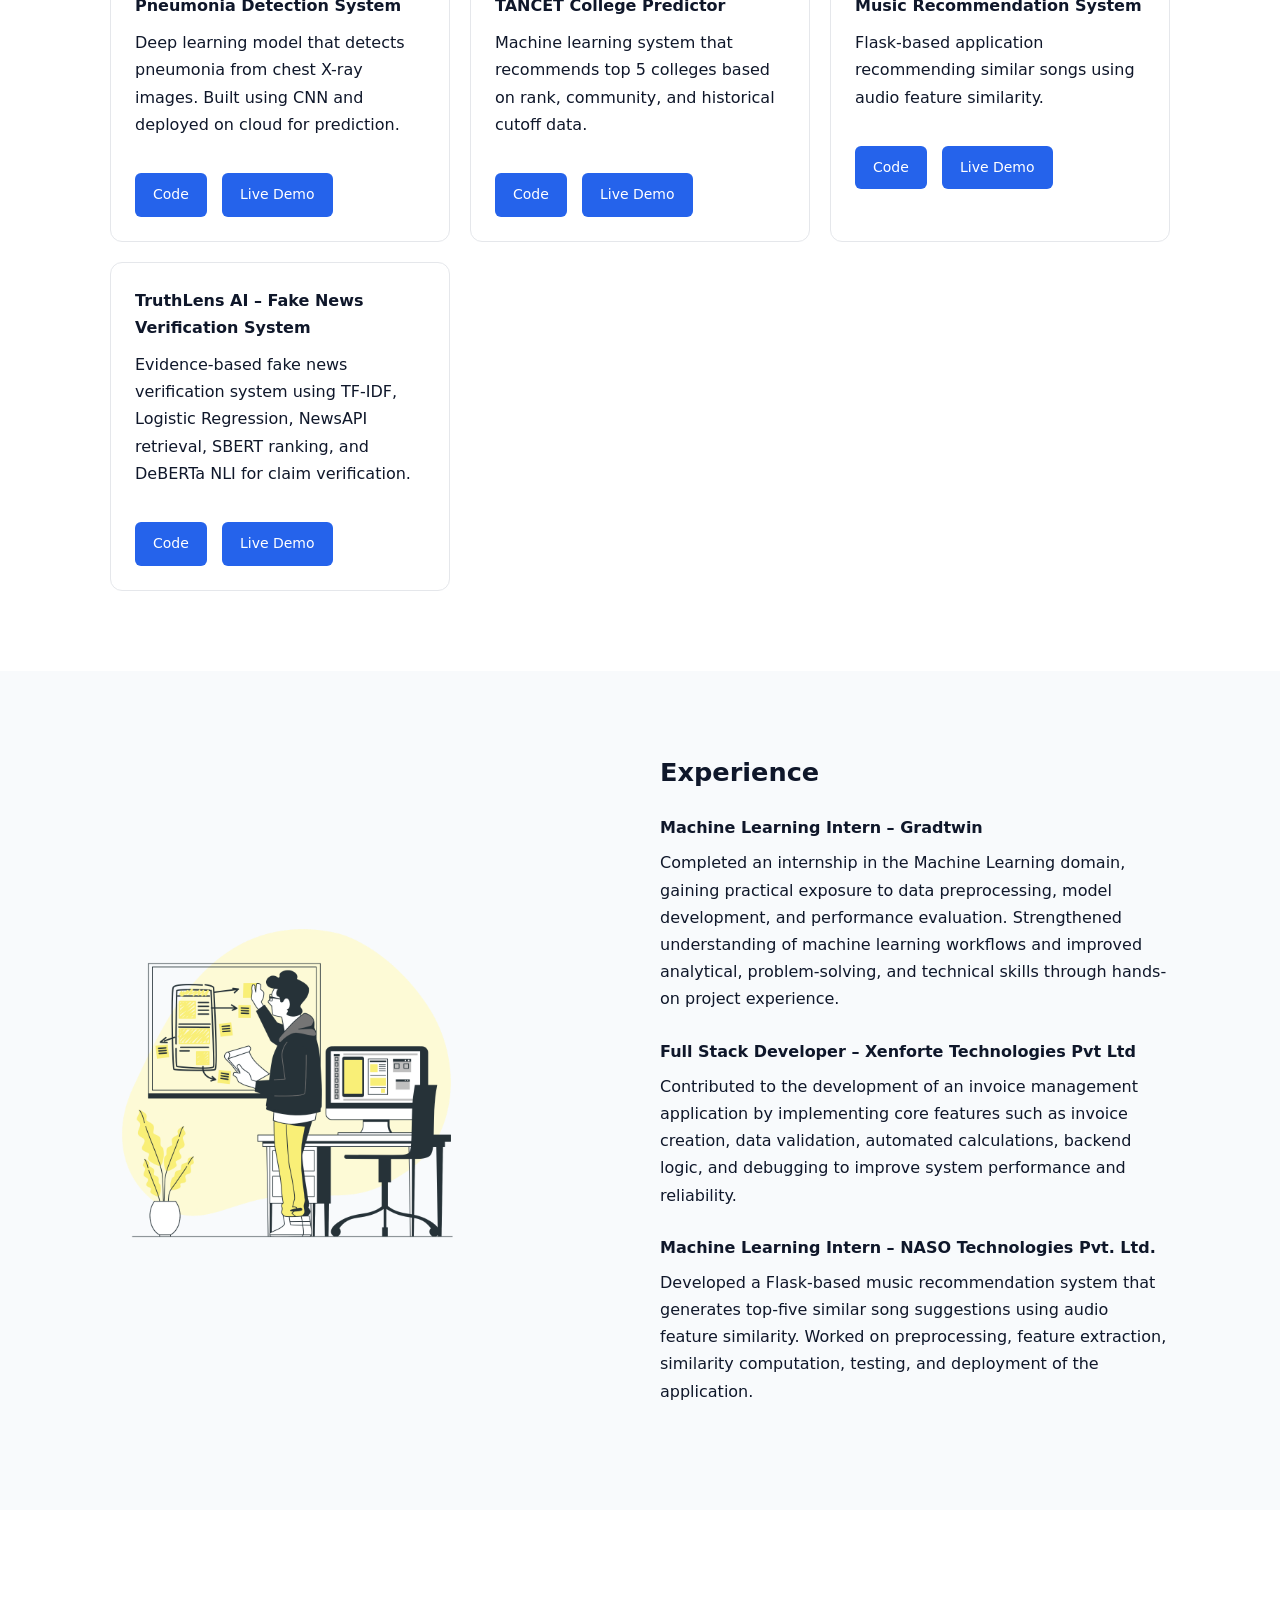
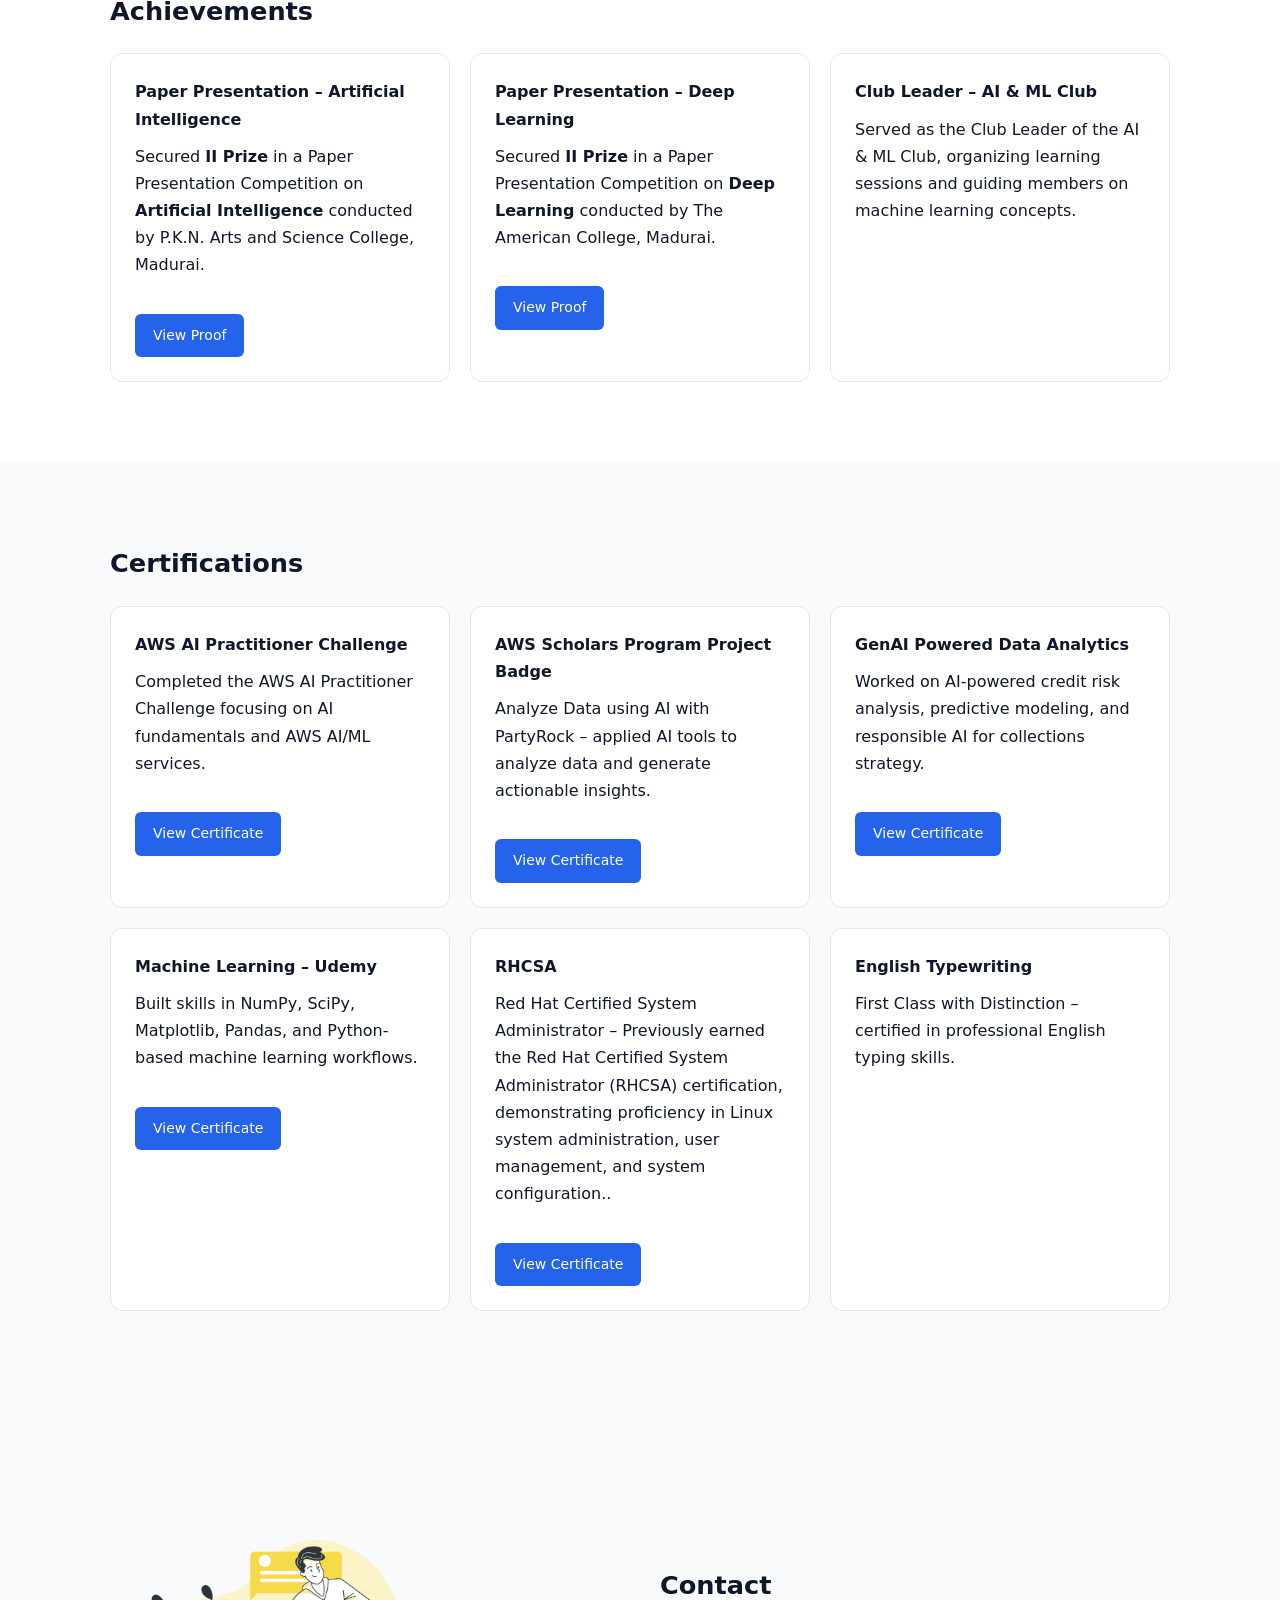
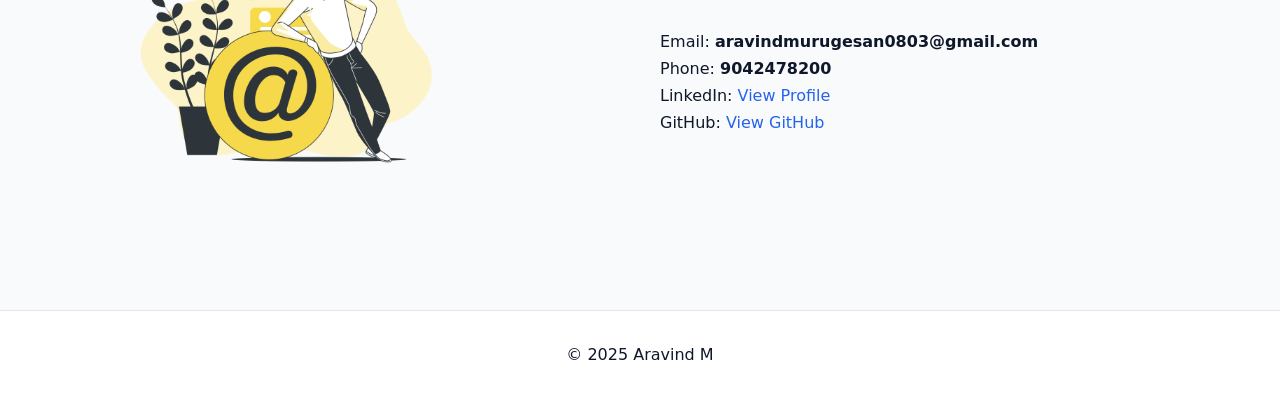
==== commit 298a96c4: "Revise RHCSA certification description Updated the description for RHCSA certification to include us" ====
--- a/index.html
+++ b/index.html
@@ -256,7 +256,7 @@
       </div>
         <div class="card">
         <h4>RHCSA</h4>
-        <p>Red Hat Certified System Administrator – demonstrated proficiency in Linux system administration and system configuration.</p>
+        <p>Red Hat Certified System Administrator – Previously earned the Red Hat Certified System Administrator (RHCSA) certification, demonstrating proficiency in Linux system administration, user management, and system configuration..</p>
          <div class="project-links">
           <a href="https://www.credly.com/badges/4b97a7b0-6442-499c-91b9-2cb21a9ed62e/linked_in_profile" class="btn" target="_blank">View Certificate</a>
         </div>
--- a/style.css
+++ b/style.css
@@ -162,4 +162,20 @@
 
 .about-text {
   max-width: 600px;
-}+}
+.achievements,
+.certifications,
+.education {
+  grid-template-columns: repeat(auto-fit, minmax(280px, 1fr));
+}
+
+.certifications .card,
+.achievements .card,
+.education .card {
+  min-height: 180px;
+}
+
+.experience p,
+.card p {
+  margin-top: 8px;
+}
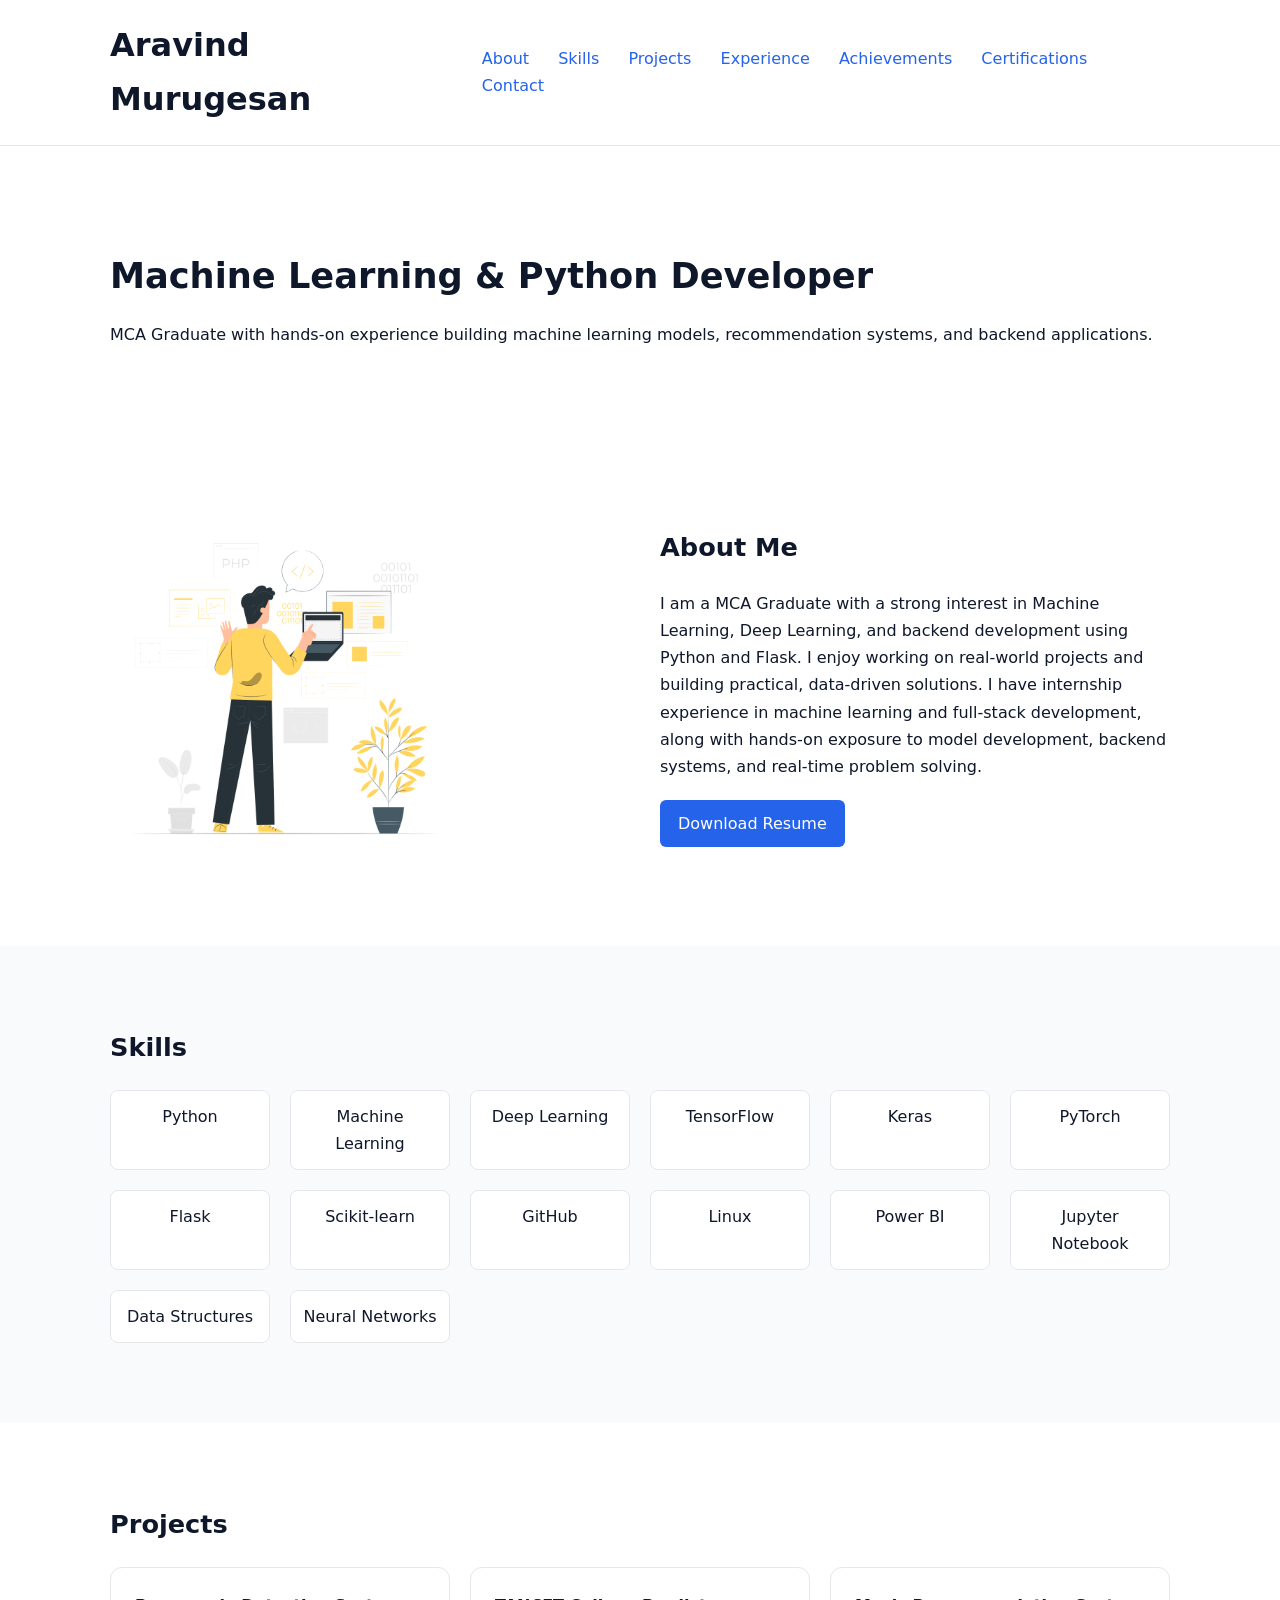
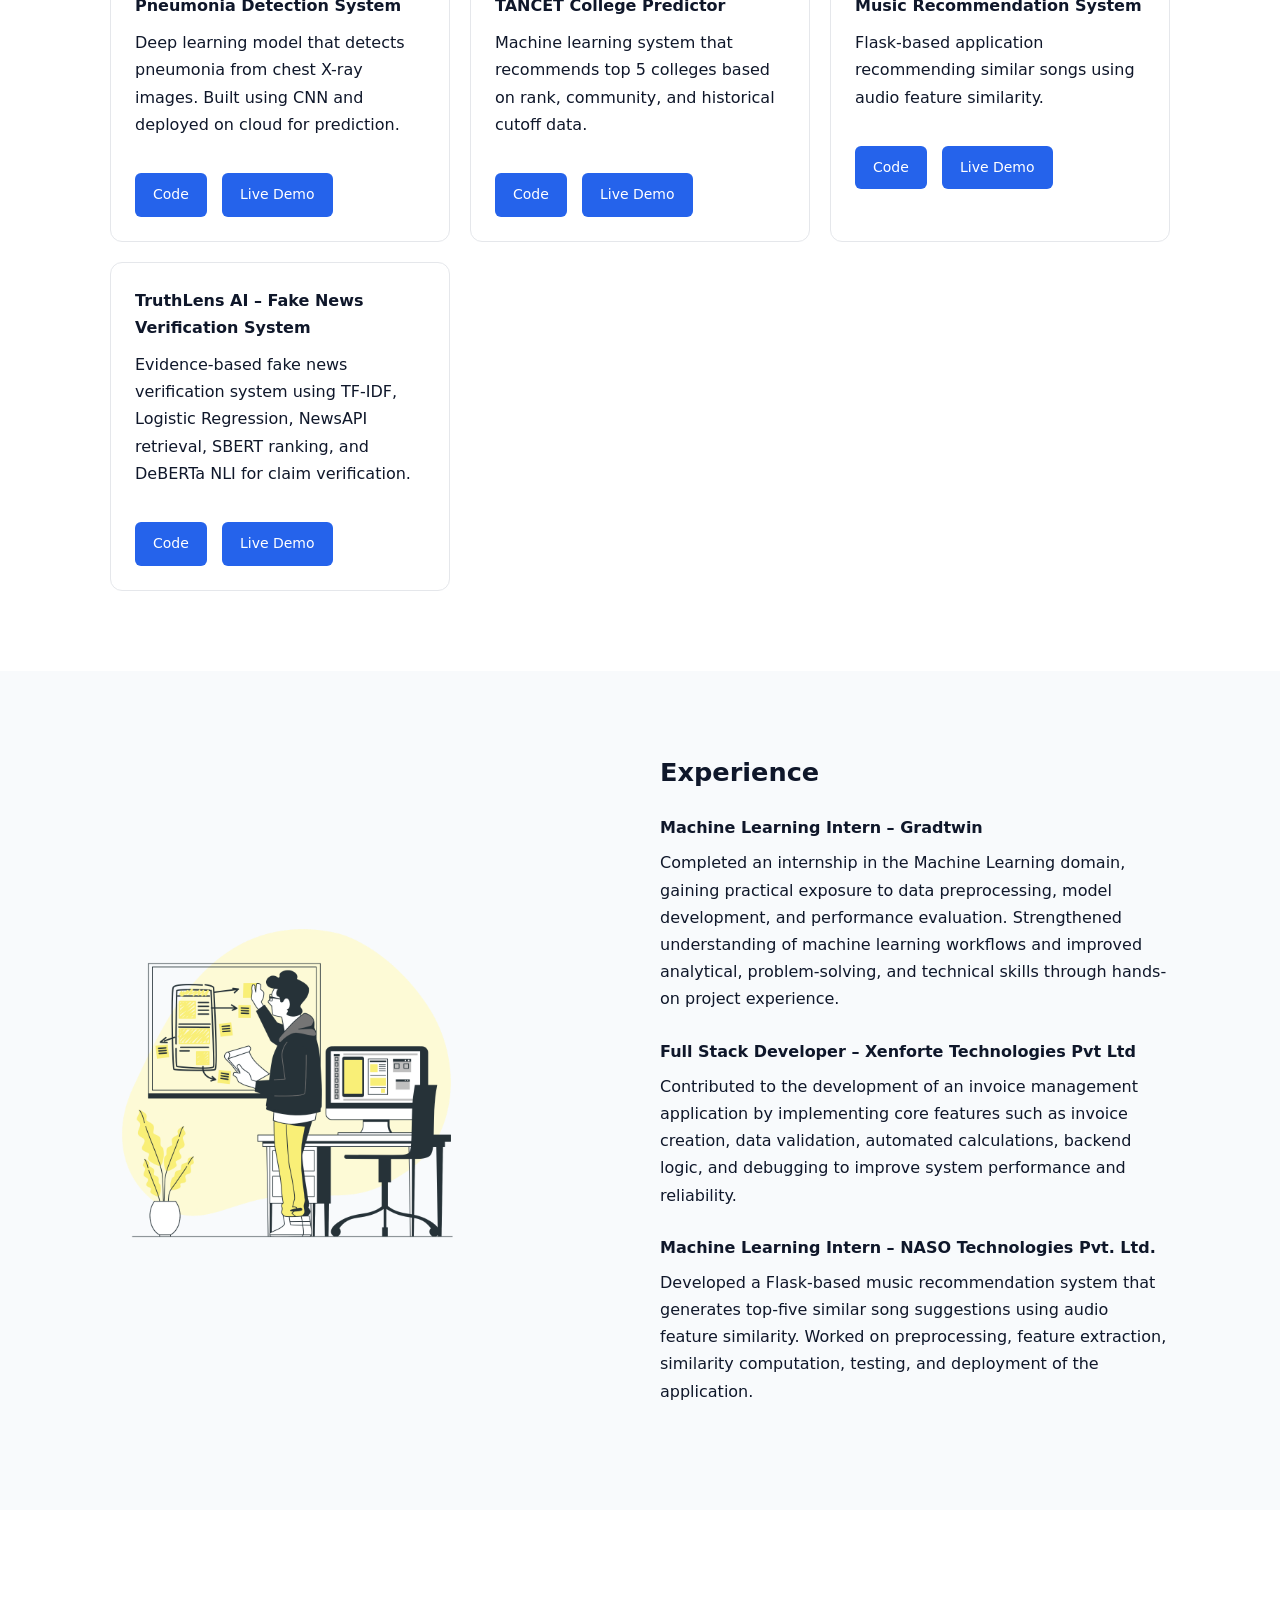
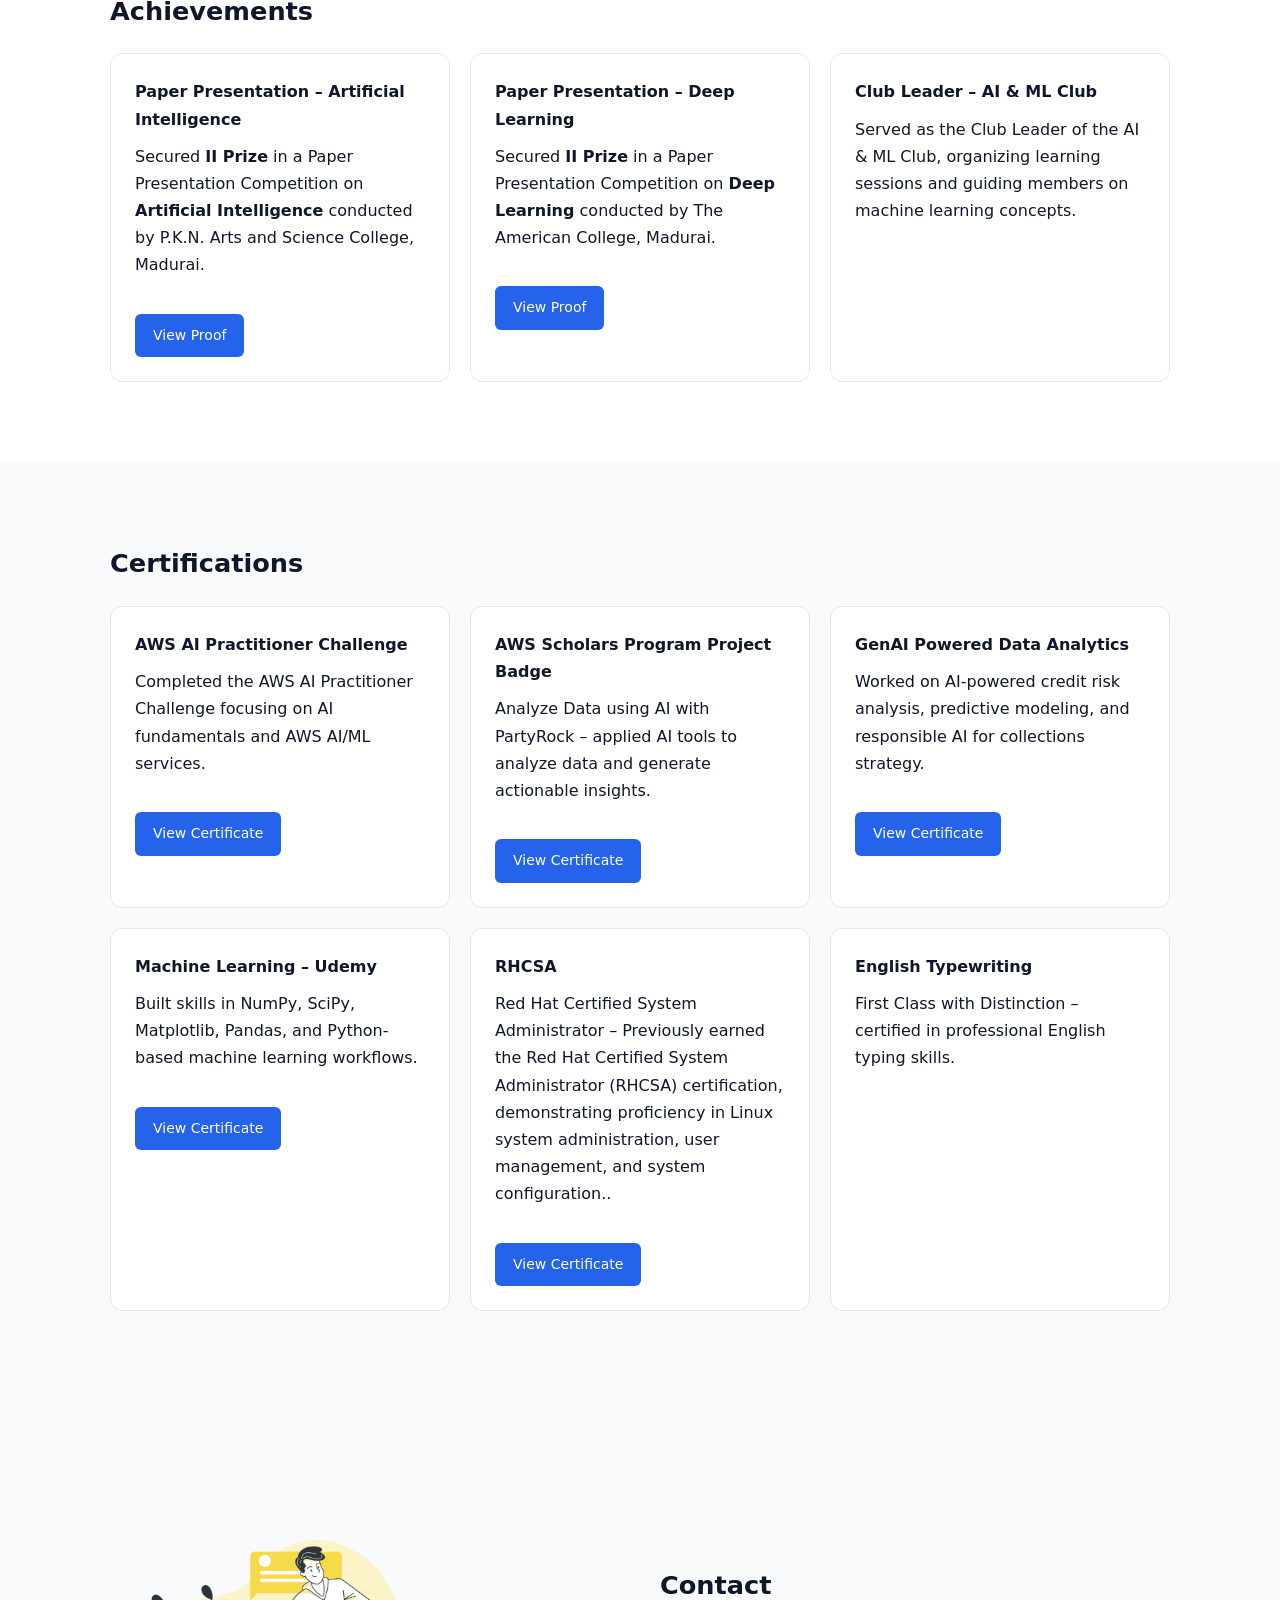
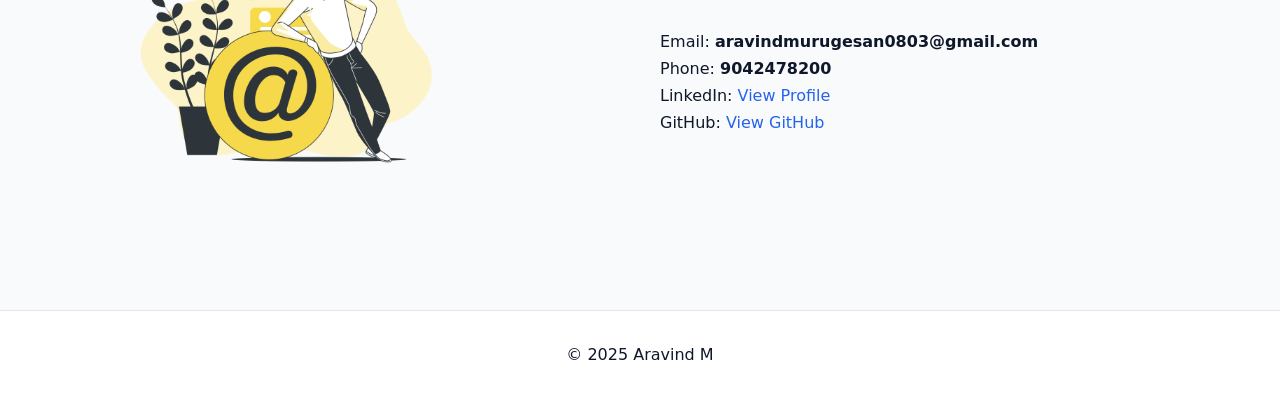
==== commit 1ada07ae: "Update education status and improve descriptions" ====
--- a/index.html
+++ b/index.html
@@ -18,7 +18,7 @@
       <a href="#experience">Experience</a>
       <a href="#achievements">Achievements</a>
       <a href="#certifications">Certifications</a>
-      <a href="#education">Education</a>
+      <!-- <a href="#education">Education</a> -->
       <a href="#contact">Contact</a>
     </nav>
   </div>
@@ -28,7 +28,7 @@
   <div class="container">
     <h2>Machine Learning & Python Developer</h2>
     <p>
-      MCA student with hands-on experience building machine learning models,
+      MCA Graduate with hands-on experience building machine learning models,
       recommendation systems, and backend applications.
     </p>
   </div>
@@ -44,7 +44,7 @@
     <div class="about-text">
       <h3>About Me</h3>
       <p>
-        I am a postgraduate student pursuing MCA with a strong interest in Machine Learning,
+        I am a MCA Graduate with a strong interest in Machine Learning,
         Deep Learning, and backend development using Python and Flask. I enjoy working on
         real-world projects and building practical, data-driven solutions. I have internship
         experience in machine learning and full-stack development, along with hands-on exposure
@@ -258,7 +258,7 @@
         <h4>RHCSA</h4>
         <p>Red Hat Certified System Administrator – Previously earned the Red Hat Certified System Administrator (RHCSA) certification, demonstrating proficiency in Linux system administration, user management, and system configuration..</p>
          <div class="project-links">
-          <a href="https://www.credly.com/badges/4b97a7b0-6442-499c-91b9-2cb21a9ed62e/linked_in_profile" class="btn" target="_blank">View Certificate</a>
+          <a href="https://rhtapps.redhat.com/verify?certId=230-025-348" class="btn" target="_blank">View Certificate</a>
         </div>
       </div>
 
